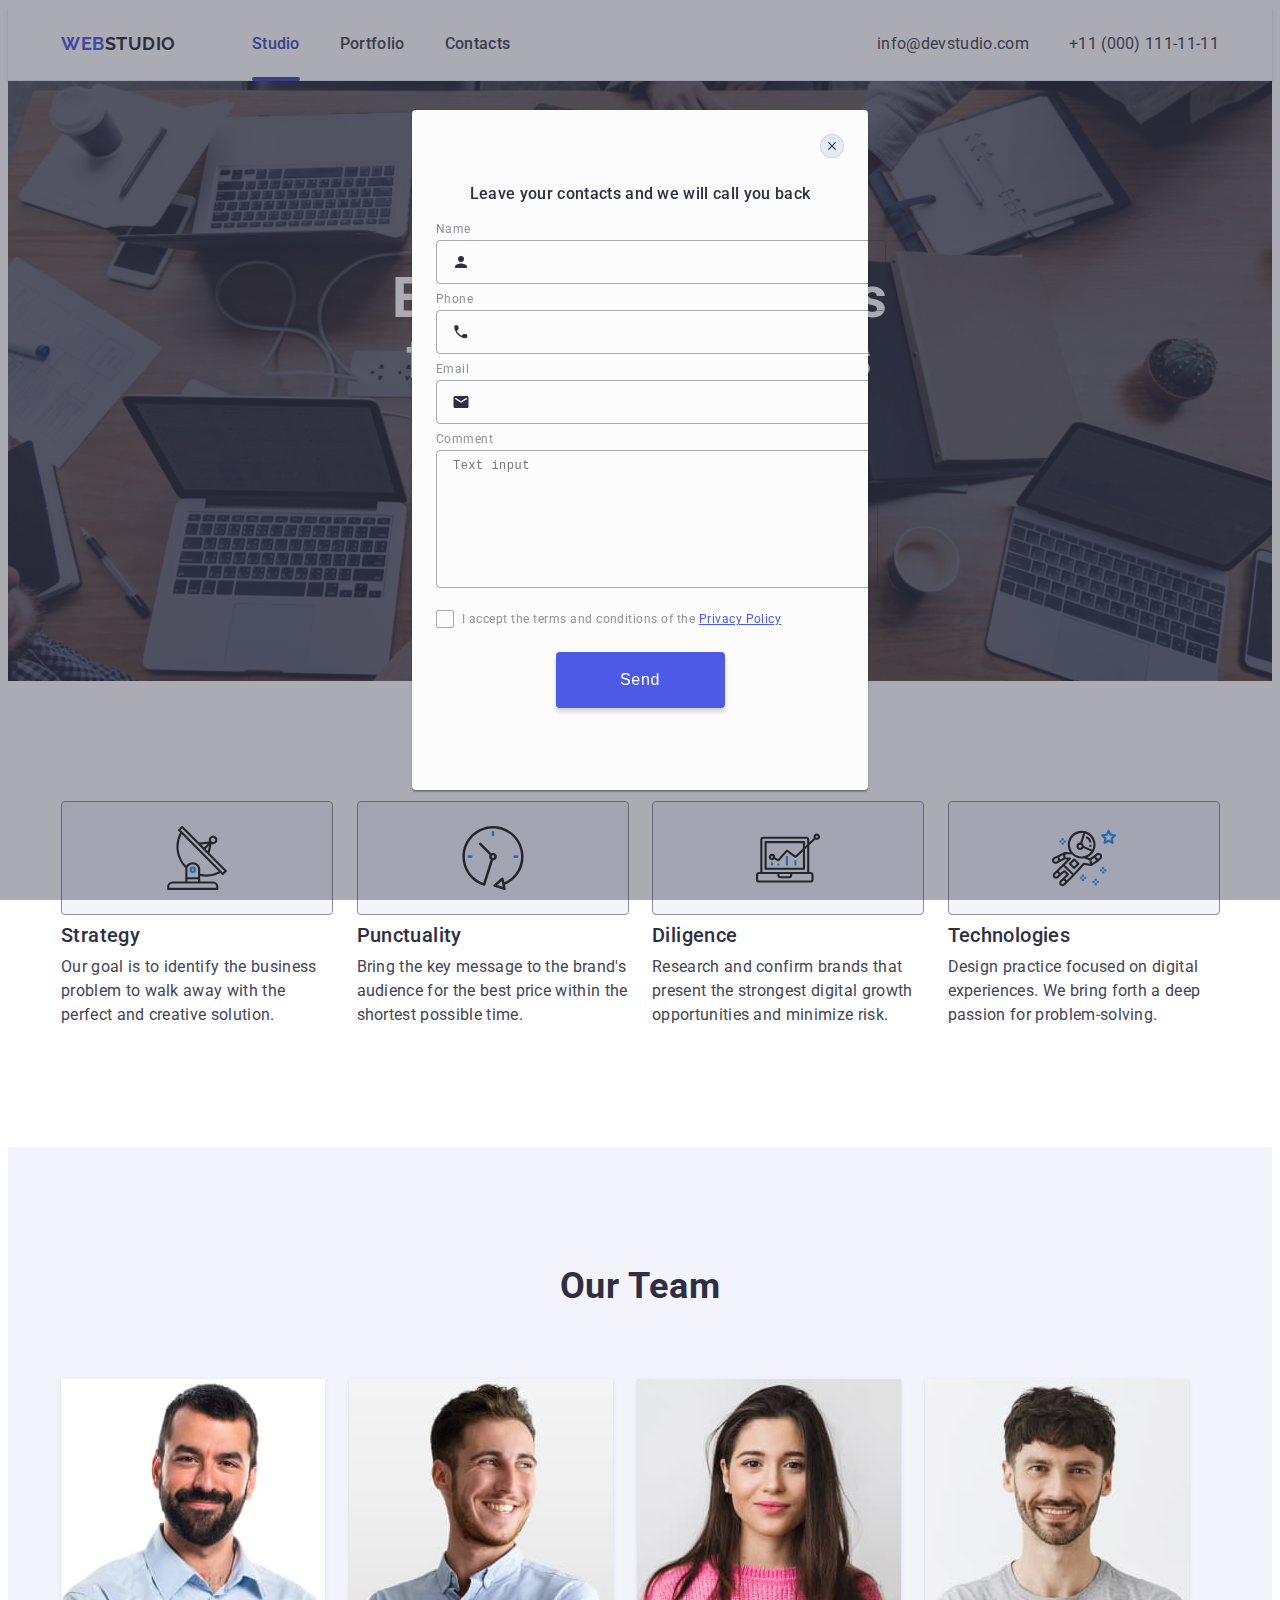
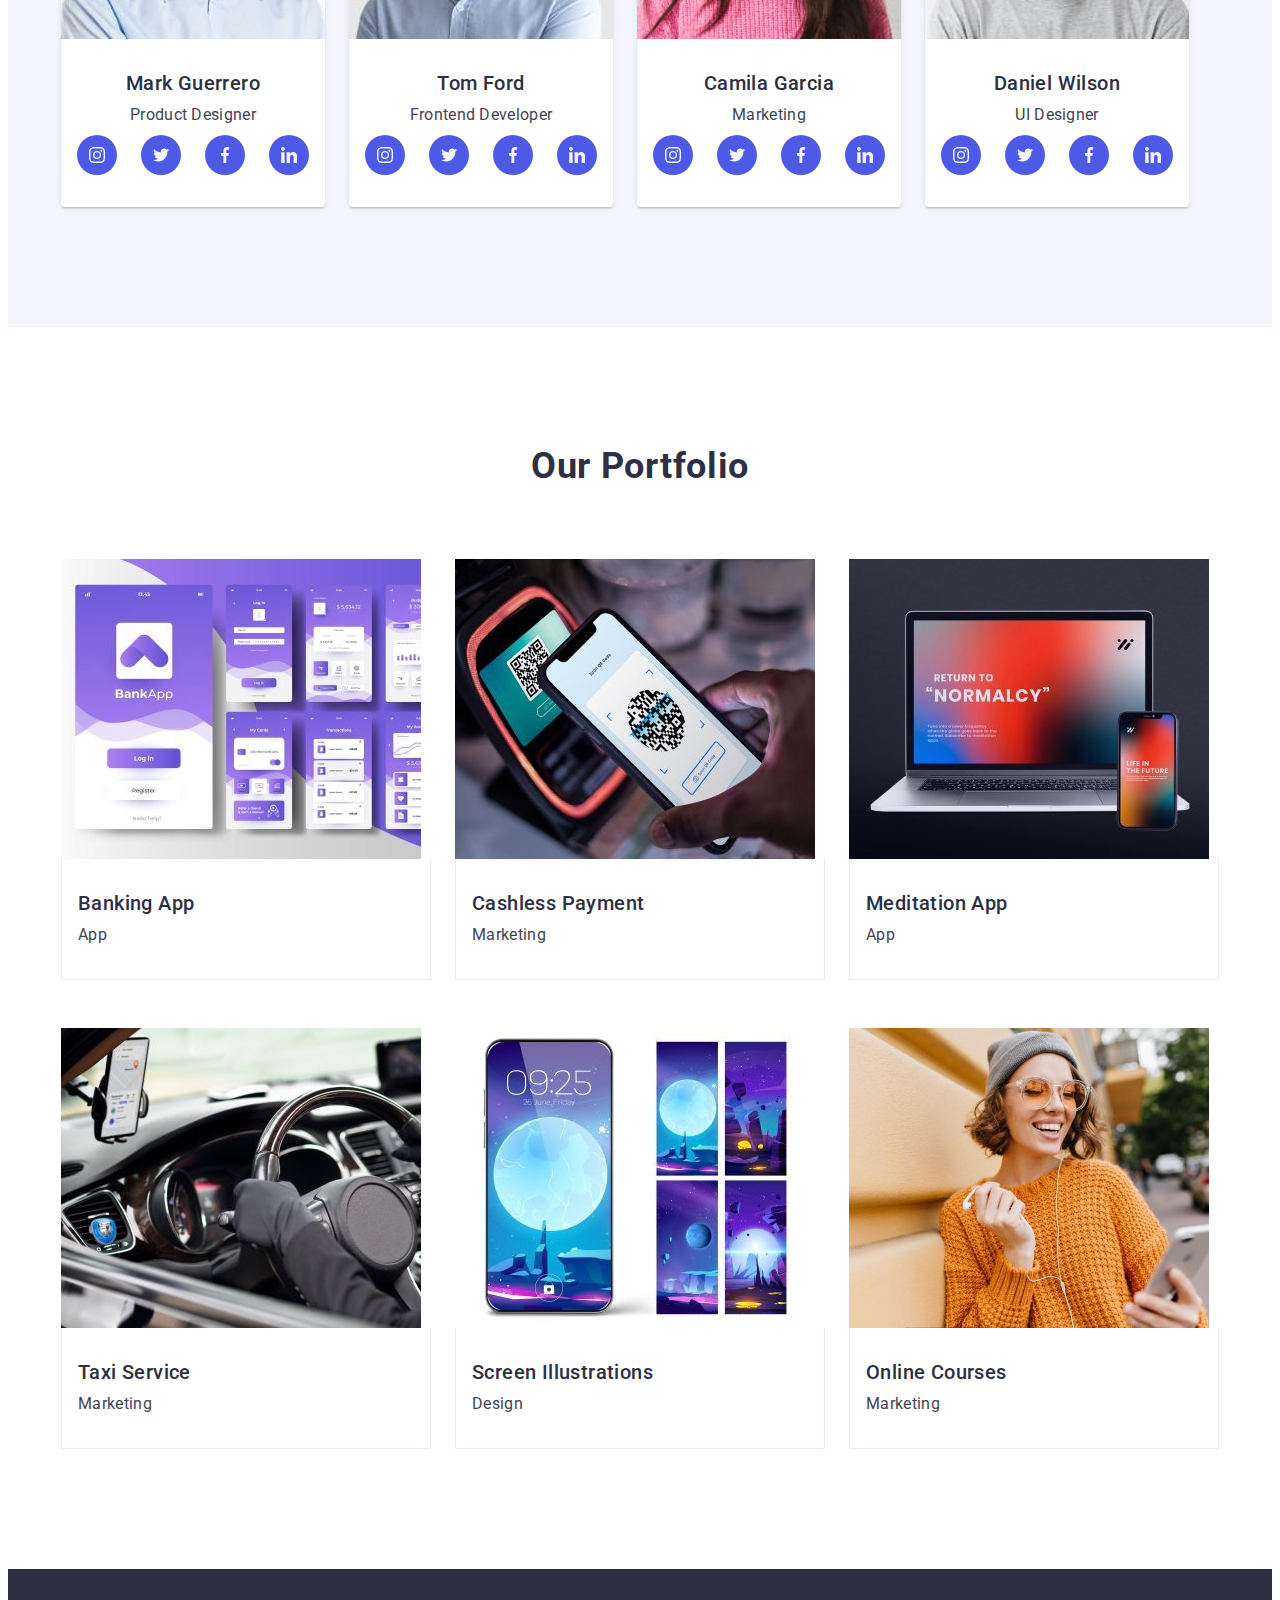
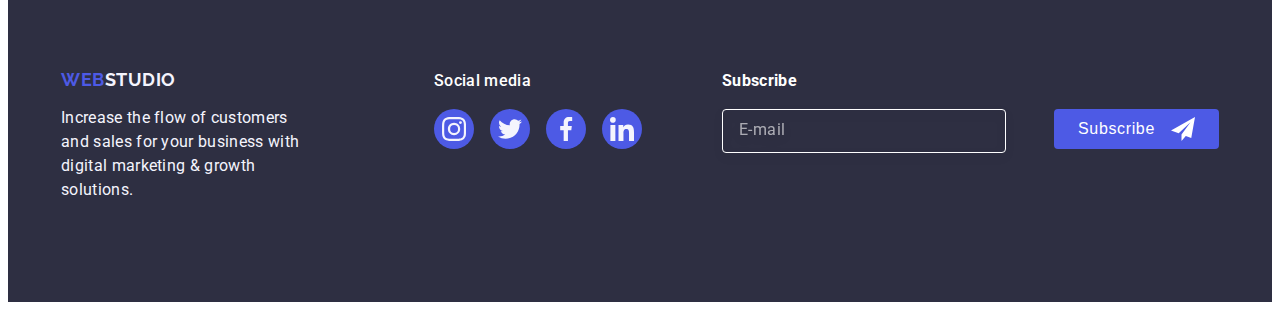
==== index.html @ 4bbe78b8 "Initial commit" ====
<!DOCTYPE html>
<html lang="en">

<head>
    <meta charset="UTF-8">
    <meta name="viewport" content="width=device-width, initial-scale=1.0">
    <link rel="preconnect" href="https://fonts.googleapis.com">
    <link rel="preconnect" href="https://fonts.gstatic.com" crossorigin>
    <link
        href="https://fonts.googleapis.com/css2?family=BIZ+UDPMincho:wght@700&family=Raleway:wght@800&family=Roboto:wght@400;500;700;900&display=swap"
        rel="stylesheet">
    <title>Studio</title>
    <link rel="stylesheet" href="https://cdnjs.cloudflare.com/ajax/libs/modern-normalize/2.0.0/modern-normalize.min.css" integrity="sha512-4xo8blKMVCiXpTaLzQSLSw3KFOVPWhm/TRtuPVc4WG6kUgjH6J03IBuG7JZPkcWMxJ5huwaBpOpnwYElP/m6wg==" crossorigin="anonymous" referrerpolicy="no-referrer" />
    <link rel="stylesheet" href="./css/styles.css" />
</head>

<body>
    <!-- Header-section -->
    <header class="header-section">
        <div class="container header-container">
            <nav class="header-nav">
                <a class="header-logo" href="./index.html">Web<span class="logo-span">Studio</span></a>
                <ul class="header-nav-list">
                    <li class="header-menu">
                        <a class="header-menu-link current" href="./index.html">Studio</a>
                    </li>
                    <li class="header-menu">
                        <a class="header-menu-link" href="">Portfolio</a>
                    </li>
                    <li class="header-menu">
                        <a class="header-menu-link" href="">Contacts</a>
                    </li>
                </ul>
            </nav>
            <address class="header-address">
                <ul class="header-contacts">
                    <li class="header-contacts-list">
                        <a class="header-contacts-link" href="mailto:info@devstudio.com">
                            info@devstudio.com</a>
                    </li>
                    <li class="header-contacts-list">
                        <a class="header-contacts-link" href="tel:+110001111111">
                            +11 (000) 111-11-11</a>
                    </li>
                </ul>
            </address>
        </div>
    </header>
    <!-- Main-section -->
    <main>        
        <!--Hero-section-->
        <section class="hero-section">
            <div class="container hero-container">
                <h1 class="hero-title">
                    Effective Solutions for Your Business
                </h1>
                <button type="button" class="hero-btn">Order Service</button>
            </div>
        </section>
        <!--About-section-->
        <section class="about-section section">
            <div class="container about-container">
                <h2 class="visually-hidden">About</h2>
                <ul class="about-list">
                    <li class="about-item">
                        <div class="icon">
                            <svg class="icon-about" width="64" height="64">
                              <use href="./images/icons.svg#icon-radar"></use>
                            </svg>
                        </div>
                        <h3 class="about-title">
                            Strategy
                        </h3>
                        <p class="about-note-text text">
                            Our goal is to identify the business problem to walk away
                            with the perfect and creative solution.
                        </p>
                    </li>
                    <li class="about-item">
                        <div class="icon">
                            <svg class="icon-about" width="64" height="64">
                              <use href="./images/icons.svg#icon-clock"></use>
                            </svg>
                        </div>
                        <h3 class="about-title">
                            Punctuality
                        </h3>
                        <p class="about-note-text text">
                            Bring the key message to the brand's audience for the best
                            price within the shortest possible time.
                        </p>
                    </li>
                    <li class="about-item">
                        <div class="icon">
                            <svg class="icon-about" width="64" height="64">
                              <use href="./images/icons.svg#icon-graph"></use>
                            </svg>
                          </div>
                        <h3 class="about-title">
                            Diligence
                        </h3>
                        <p class="about-note-text text">
                            Research and confirm brands that present the strongest
                            digital growth opportunities and minimize risk.
                        </p>
                    </li>
                    <li class="about-item">
                        <div class="icon">
                            <svg class="icon-about" width="64" height="64">
                              <use href="./images/icons.svg#icon-astronavt"></use>
                            </svg>
                          </div>
                        <h3 class="about-title">
                            Technologies
                        </h3>
                        <p class="about-note-text text">
                            Design practice focused on digital experiences.
                            We bring forth a deep passion for problem-solving.
                        </p>
                    </li>
                </ul>
            </div>  
        </section>        
        <!--Team-section-->
        <section class="team-section section">
            <div class="container team-container">
                <h2 class="team-title">
                    Our Team
                </h2>
                <ul class="team-list">
                    <li class="team-card">
                        <img src="./images/Mark.jpg" alt="Mark Guerrero photo" width="264">
                        <div class="team-member">
                            <h3 class="team-member-title">Mark Guerrero</h3>
                            <p class="team-card-text text">Product Designer</p>
                            <ul class="invite-list">
                                <li class="social-list">
                                  <a
                                    href="https://www.instagram.com"
                                    class="btn-social"
                                    target="_blank"
                                    rel="noopener noreferrer"
                                  >
                                    <svg 
                                    class="social" 
                                    width="16" 
                                    height="16"
                                    >
                                      <use href="./images/icons.svg#icon-instagram"></use>
                                    </svg>
                                  </a>
                                </li>
                                <li class="social-list">                                
                                    <a
                                    href="https://twitter.com/"
                                    class="btn-social"
                                    target="_blank"
                                    rel="noopener noreferrer"
                                  >
                                    <svg 
                                    class="social" 
                                    width="16" 
                                    height="16">
                                      <use href="./images/icons.svg#icon-twitter"></use>
                                    </svg>
                                  </a>
                                </li>
                                <li class="social-list">
                                  <a
                                    href="https://www.facebook.com/"
                                    class="btn-social"
                                    target="_blank"
                                    rel="noopener noreferrer"
                                  >
                                    <svg class="social" width="16" height="16">
                                      <use href="./images/icons.svg#icon-facebook"></use>
                                    </svg>
                                  </a>
                                </li>
                                <li class="social-list">
                                  <a
                                    href="https://www.linkedin.com/"
                                    class="btn-social"
                                    target="_blank"
                                    rel="noopener noreferrer"
                                  >
                                    <svg class="social" width="16" height="16">
                                      <use href="./images/icons.svg#icon-linkedin"></use>
                                    </svg>
                                  </a>
                                </li>
                            </ul>
                        </div>
                    </li>
                    <li class="team-card">
                        <img src="./images/Tom.jpg" alt="Tom Ford photo" width="264">
                        <div class="team-member">
                            <h3 class="team-member-title">Tom Ford</h3>
                            <p class="team-card-text text">Frontend Developer</p>
                            <ul class="invite-list">
                                <li class="social-list">
                                  <a
                                    href="https://www.instagram.com"
                                    class="btn-social"
                                    target="_blank"
                                    rel="noopener noreferrer"
                                  >
                                    <svg class="social" width="16px" height="16px">
                                      <use href="./images/icons.svg#icon-instagram"></use>
                                    </svg>
                                  </a>
                                </li>
                                <li class="social-list">
                                  <a
                                    href="https://twitter.com/"
                                    class="btn-social"
                                    target="_blank"
                                    rel="noopener noreferrer"
                                  >
                                    <svg class="social" width="16px" height="16px">
                                      <use href="./images/icons.svg#icon-twitter"></use>
                                    </svg>
                                  </a>
                                </li>
                                <li class="social-list">
                                  <a
                                    href="https://www.facebook.com/"
                                    class="btn-social"
                                    target="_blank"
                                    rel="noopener noreferrer"
                                  >
                                    <svg class="social" width="16px" height="16px">
                                      <use href="./images/icons.svg#icon-facebook"></use>
                                    </svg>
                                  </a>
                                </li>
                                <li class="social-list">
                                  <a
                                    href="https://www.linkedin.com/"
                                    class="btn-social"
                                    target="_blank"
                                    rel="noopener noreferrer"
                                  >
                                    <svg class="social" width="16px" height="16px">
                                      <use href="./images/icons.svg#icon-linkedin"></use>
                                    </svg>
                                  </a>
                                </li>
                            </ul>
                        </div>
                    </li>
                    <li class="team-card">
                        <img src="./images/Camila.jpg" alt="Camila Garcia photo" width="264">
                        <div class="team-member">
                            <h3 class="team-member-title">Camila Garcia</h3>
                            <p class="team-card-text text">Marketing</p>
                            <ul class="invite-list">
                                <li class="social-list">
                                  <a
                                    href="https://www.instagram.com"
                                    class="btn-social"
                                    target="_blank"
                                    rel="noopener noreferrer"
                                  >
                                    <svg class="social" width="16px" height="16px">
                                      <use href="./images/icons.svg#icon-instagram"></use>
                                    </svg>
                                  </a>
                                </li>
                                <li class="social-list">
                                  <a
                                    href="https://twitter.com/"
                                    class="btn-social"
                                    target="_blank"
                                    rel="noopener noreferrer"
                                  >
                                    <svg class="social" width="16px" height="16px">
                                      <use href="./images/icons.svg#icon-twitter"></use>
                                    </svg>
                                  </a>
                                </li>
                                <li class="social-list">
                                  <a
                                    href="https://www.facebook.com/"
                                    class="btn-social"
                                    target="_blank"
                                    rel="noopener noreferrer"
                                  >
                                    <svg class="social" width="16px" height="16px">
                                      <use href="./images/icons.svg#icon-facebook"></use>
                                    </svg>
                                  </a>
                                </li>
                                <li class="social-list">
                                  <a
                                    href="https://www.linkedin.com/"
                                    class="btn-social"
                                    target="_blank"
                                    rel="noopener noreferrer"
                                  >
                                    <svg class="social" width="16px" height="16px">
                                      <use href="./images/icons.svg#icon-linkedin"></use>
                                    </svg>
                                  </a>
                                </li>
                            </ul>
                        </div>
                    </li>
                    <li class="team-card">
                        <img src="./images/Daniel.jpg" alt="Daniel Wilson photo" width="264">
                        <div class="team-member">
                            <h3 class="team-member-title">Daniel Wilson</h3>
                            <p class="team-card-text text">UI Designer</p>
                            <ul class="invite-list">
                                <li class="social-list">
                                  <a
                                    href="https://www.instagram.com"
                                    class="btn-social"
                                    target="_blank"
                                    rel="noopener noreferrer"
                                  >
                                    <svg class="social" width="16px" height="16px">
                                      <use href="./images/icons.svg#icon-instagram"></use>
                                    </svg>
                                  </a>
                                </li>
                                <li class="social-list">
                                  <a
                                    href="https://twitter.com/"
                                    class="btn-social"
                                    target="_blank"
                                    rel="noopener noreferrer"
                                  >
                                    <svg class="social" width="16px" height="16px">
                                      <use href="./images/icons.svg#icon-twitter"></use>
                                    </svg>
                                  </a>
                                </li>
                                <li class="social-list">
                                  <a
                                    href="https://www.facebook.com/"
                                    class="btn-social"
                                    target="_blank"
                                    rel="noopener noreferrer"
                                  >
                                    <svg class="social" width="16px" height="16px">
                                      <use href="./images/icons.svg#icon-facebook"></use>
                                    </svg>
                                  </a>
                                </li>
                                <li class="social-list">
                                  <a
                                    href="https://www.linkedin.com/"
                                    class="btn-social"
                                    target="_blank"
                                    rel="noopener noreferrer"
                                  >
                                    <svg class="social" width="16px" height="16px">
                                      <use href="./images/icons.svg#icon-linkedin"></use>
                                    </svg>
                                  </a>
                                </li>
                            </ul>
                        </div>
                    </li>
                </ul>
            </div>    
        </section>        
        <!--Portfolio section--> 
        <section class="portfolio-section section">
            <div class="container portfolio-container">
                <h2 class="portfolio-title">
                    Our Portfolio
                </h2>
                <ul class="portfolio-cards list">
                    <li class="portfolio-item-card">
                        <div class="portfolio-cover-wrap">
                            <img class="portfolio-image" src="./images/Banking.jpg" alt="Banking App" width="360">
                                <p class="portfolio-cover-text">
                                    14 Stylish and User-Friendly App Design Concepts · Task Manager App · Calorie Tracker App · Exotic Fruit Ecommerce App · Cloud Storage App
                                </p>
                            
                        </div>                        
                        <div class="portfolio-project-card">
                            <h3 class="portfolio-project-title">Banking App</h3>
                            <p class="portfolio-project-note text">App</p>                            
                        </div>                        
                    </li>
                    <li class="portfolio-item-card">
                        <div class="portfolio-cover-wrap">
                            <img class="portfolio-image" src="./images/Cashless.jpg" alt="Cashless Payment" width="360">
                            
                                <p class="portfolio-cover-text">
                                    14 Stylish and User-Friendly App Design Concepts · Task Manager App · Calorie Tracker App · Exotic Fruit Ecommerce App · Cloud Storage App
                                </p>
                            
                        </div>     
                        <div class="portfolio-project-card">
                            <h3 class="portfolio-project-title">Cashless Payment</h3>
                            <p class="portfolio-project-note text">Marketing</p>
                        </div>
                         
                    </li>
                    <li class="portfolio-item-card">
                        <div class="portfolio-cover-wrap">
                            <img class="portfolio-image" src="./images/Meditation.jpg" alt="Meditaion App" width="360">
                            
                                <p class="portfolio-cover-text">
                                    14 Stylish and User-Friendly App Design Concepts · Task Manager App · Calorie Tracker App · Exotic Fruit Ecommerce App · Cloud Storage App
                                </p>
                            
                        </div>    
                        <div class="portfolio-project-card">
                            <h3 class="portfolio-project-title">Meditation App</h3>
                            <p class="portfolio-project-note text">App</p>
                        </div>
                            
                    </li>
                    <li class="portfolio-item-card">
                        <div class="portfolio-cover-wrap">
                            <img class="portfolio-image" src="./images/Taxi.jpg" alt="Taxi Service" width="360">
                            
                                <p class="portfolio-cover-text">
                                    14 Stylish and User-Friendly App Design Concepts · Task Manager App · Calorie Tracker App · Exotic Fruit Ecommerce App · Cloud Storage App
                                </p>
                            
                        </div>    
                        <div class="portfolio-project-card">
                            <h3 class="portfolio-project-title">Taxi Service</h3>
                            <p class="portfolio-project-note text">Marketing</p>
                        </div>
                            
                    </li>
                    <li class="portfolio-item-card">
                        <div class="portfolio-cover-wrap">
                            <img class="portfolio-image" src="./images/Screen.jpg" alt="Screen Illustrations" width="360">
                            
                                <p class="portfolio-cover-text">
                                    14 Stylish and User-Friendly App Design Concepts · Task Manager App · Calorie Tracker App · Exotic Fruit Ecommerce App · Cloud Storage App
                                </p>
                            
                        </div>    
                        <div class="portfolio-project-card">
                            <h3 class="portfolio-project-title">Screen Illustrations</h3>
                            <p class="portfolio-project-note text">Design</p>
                        </div>
                            
                    </li>
                    <li class="portfolio-item-card">
                        <div class="portfolio-cover-wrap">
                            <img class="portfolio-image" src="./images/Online.jpg" alt="Online Courses" width="360">
                            
                                <p class="portfolio-cover-text">
                                    14 Stylish and User-Friendly App Design Concepts · Task Manager App · Calorie Tracker App · Exotic Fruit Ecommerce App · Cloud Storage App
                                </p>
                            
                        </div>     
                        <div class="portfolio-project-card">
                            <h3 class="portfolio-project-title">Online Courses</h3>
                            <p class="portfolio-project-note text">Marketing</p>
                        </div>                           
                    </li>
                </ul>
            </div>     
        </section>
    </main>
    <!-- Footer-section -->
        <footer class="footer-section">
            <div class="container footer-container">   
                <div class="footer-company">  
                    <a class="footer-logo" href="./index.html">Web<span class="footer-logo-span">Studio</span></a>
                    <p class="footer-text">
                        Increase the flow of customers and sales for your business with digital
                        marketing & growth solutions.
                    </p>   
                </div>    
                <div class="footer-social">
                    <p class="footer-social-media"> Social media </p>                
                <ul class="footer-invite-list">
                  <li class="social-footer">
                    <a class="btn-social-footer" href="#">
                      <svg 
                      class="icon-footer"
                      width="24"
                      height="24"
                      >
                        <use href="./images/icons.svg#icon-instagram"></use>
                      </svg>
                    </a>
                  </li>
                  <li class="social-footer">
                    <a class="btn-social-footer" href="#" >
                      <svg class="icon-footer" width="24" height="24">
                        <use href="./images/icons.svg#icon-twitter"></use>
                      </svg>
                    </a>
                  </li>
                  <li class="social-footer">
                    <a class="btn-social-footer" href="#">
                      <svg class="icon-footer" width="24" height="24">
                        <use href="./images/icons.svg#icon-facebook"></use>
                      </svg>
                    </a>
                  </li>
                  <li class="social-footer">
                    <a class="btn-social-footer" href="#">
                      <svg class="icon-footer" width="24" height="24">
                        <use href="./images/icons.svg#icon-linkedin"></use>
                      </svg>
                    </a>
                  </li>
                </ul>
                </div>  
                <div class="footer-bottom">
                  <p class="footer-subscribe">
                    <b>Subscribe</b>
                  </p>
                  <form class="footer-form">                    
                      <label aria-label="footer email input" class="footer-input-label">
                        <input
                          type="email"
                          name="footer-email"
                          id="footer-email"
                          placeholder="E-mail"
                          class="footer-input"
                        />
                      </label>
                      <button type="submit" class="btn-footer-subscribe">
                        Subscribe
                        <svg class="icon-footer-send" width="24" height="24">
                          <use href="./images/icons.svg#icon-footer-send"></use>
                        </svg>
                      </button>                    
                  </form>
                </div>                   
                           
            </div>  
            
        </footer>   
    <!-- Modal-section -->
        <div class="backdrop is-open">
          <div class="modal">
            <button type="button" class="btn-modal-close">
              <svg class="modal-close" width="8" height="8">
                <use href="./images/icons.svg#icon-close"></use>
              </svg>
            </button>
            <p class="modal-title">Leave your contacts and we will call you back</p>
            <form class="modal-form">
              <div class="modal-field">
                  <label for="user-name" class="modal-label">Name</label>
                  <div class="modal-input-wrap">
                      <input type="text" name="user-name" class="modal-input" id="user-name">
                      <svg class="modal-icon" width="18" height="24">
                      <use href="./images/icons.svg#icon-modal-user"></use>
                      </svg>
                  </div>
              </div>
              <div class="modal-field">
                  <label for="user-phone" class="modal-label">Phone</label>
                  <div class="modal-input-wrap">
                      <input type="tel" name="user-phone" class="modal-input" id="user-phone">
                      <svg class="modal-icon" width="18" height="24">
                      <use href="./images/icons.svg#icon-modal-phone"></use>
                      </svg>
                  </div>
              </div>
              <div class="modal-field">
                  <label for="user-email" class="modal-label">Email</label>
                  <div class="modal-input-wrap">
                      <input type="email" name="user-email" class="modal-input" id="user-email">
                      <svg class="modal-icon" width="18" height="24">
                      <use href="./images/icons.svg#icon-modal-email"></use>
                      </svg>
                  </div>                  
              </div>
              <div class="modal-field comment">
                <label for="user-comment" class="modal-label">Comment</label>                
                    <textarea 
                    name="user-comment" 
                    class="modal-text" 
                    id="user-comment"
                    placeholder="Text input"
                    ></textarea>                 
                </div>
              <div class="modal-btn-section">                  
                    <input 
                    type="checkbox"
                    name="user-privacy"
                    id="user-privacy"
                    value="true"
                    class="check-input visually-hidden">
                     <label for="user-privacy" class="check-text">
                        <span class="ftr">
                          <svg class="check-icon" width="10" height="8">
                            <use href="./images/icons.svg#icon-check"></use>
                            </svg>
                        </span>I accept the terms and conditions of the
                        <a href="#" class="modal-link-privacy">Privacy Policy</a>
                     </label>                  
              </div>
              <button type="submit" class="modal-btn-send">Send</button>

            </form>
          </div>
        </div>     
</body>

</html>
---- css/styles.css ----
:root {
    --primary-brand-color: #4D5AE5;
    --pressed-state-color: #404BBF;
    --main-color: #2E2F42;
    --success-color: #31D0AA;
    --text-color: #434455;
    --subtle-text-color: #8E8F99;
    --accent-color: #E7E9FC;
    --light-color: #F4F4FD;
    --modal-overlay-color: #2E2F42;
    --hero-background-color: #2E2F42;
    --white-background-color: #FFFFFF;
    --modal-background-color: #FCFCFC;   
  }
body {
    font-family: "Roboto", sans-serif;  
    background-color: var(--white-background-color);
    color: var(--text-color);  
}
p, h1, h2, h3, h4, h5, h6 {
    margin-top: 0;
    margin-bottom: 0;
}
a {
    text-decoration: none;
    font-style: normal;
    color: currentColor;
}
button {
    cursor: pointer;
}
img {
    display: block;
}
ul, ol {
	list-style: none;
    margin-top: 0;
    margin-bottom: 0;
    padding-left: 0;
}
address {
    font-style: normal;
}
h2 {
    color: var(--main-color);
}
.container { 
    max-width: 1158px;
    padding-left:  15px;
    padding-right:  15px;
    margin: 0 auto;     
    }
.section {
    padding-top: 120px;
    padding-bottom: 120px;
}
/************ Header section ************/
.header-section {
   
    border-bottom: 1px solid rgba(231, 233, 252, 1);
    box-shadow:
    0px 1px 6px 0px #2E2F4214,
    0px 1px 1px 0px #2E2F4229,
    0px 2px 1px 0px #2E2F4214;
}
.header-nav {
    display: flex;
    align-items: center;
    

}
.header-container {
    display: flex;
    justify-content: space-between;
    align-items: center;
   

}
.header-logo { 
color: var(--primary-brand-color);
font-family: "Raleway", sans-serif;
font-size: 18px;
font-weight: 700;
line-height: 1.17;
letter-spacing: 0.03em;
text-transform: uppercase;
margin-right: 76px;
padding: 24px 0;
   
}
.logo-span {
    color: var(--main-color);
}
.header-nav-list {
font-family: inherit;
font-size: 16px;
font-weight: 500;
line-height: 1.5;
letter-spacing: 0.02em;
display: flex;
gap: 40px;

}
.header-menu {
   
}
.header-menu-link {
color: var();
padding: 24px 0;
transition: color 250ms cubic-bezier(0.4, 0, 0.2, 1);
}
.header-menu-link:focus,
.header-menu-link:active,
.header-menu-link:hover {
color: var(--pressed-state-color);

}
.current {
    color: var(--pressed-state-color);
}
.header-menu-link, .current {
    position: relative;
    display: flex;
    color: var();
}
.current::after{
    content: "";
    width: 100%;
    height: 4px;
    border-radius: 2px;
    border: none;
    background-color: var(--pressed-state-color);
    background-position: bottom;
    position: absolute;
    bottom: -1px;
}
.header-address {
    font-style: normal;
 
}
.header-contacts {
display: flex;
gap: 40px;
}
.header-contacts-link {
font-family: Roboto;
font-size: 16px;
font-weight: 400;
line-height: 1.5;
letter-spacing: 0.02em;
color: var(--text-color);
transition: color 250ms cubic-bezier(0.4, 0, 0.2, 1);
}
.header-contacts-link:hover,
.header-contacts-link:focus,
.header-contacts-link:active {
  color: var(--pressed-state-color);
  
    
}
/************ Hero section ************/

.hero-section {
    max-width: 1440px;
color: var(--white-background-color);
background-color: var(--main-color);
padding-top: 188px;
padding-bottom: 188px;
background-image: linear-gradient(
   rgba(46, 47, 66, 0.7),
   rgba(46, 47, 66, 0.7)
),
url(../images/hero-bg.jpg);
background-repeat: no-repeat;
background-size: cover;
background-position: center;
margin: 0 auto;

}
.hero-container {  
  display: flex;
  align-items: center;
  flex-direction: column;    
}
.hero-title {
max-width: 496px;
margin-bottom: 48px;
font-size: 56px;
font-weight: 700;
line-height: 1.07;
letter-spacing: 0.02em;
text-align: center;
color: var(--white-background-color);
}
.hero-btn {
font-size: 16px;
font-weight: 500;
line-height: 1.5;
letter-spacing: 0.04em;
background-color: var(--primary-brand-color);
color: var(--white-background-color);
cursor: pointer;
padding: 16px 32px;
border-radius: 4px;
border: none;
min-width: 169px;
transition: background-color 250ms cubic-bezier(0.4, 0, 0.2, 1);
}
.hero-btn:hover,
.hero-btn:focus,
.hero-btn:active {
    background-color: var(--pressed-state-color);
    
}
/************ About section ************/
.about-section {
    
}

.about-list {
    display: flex;
    gap: 24px;
    flex-direction: row;
}
.visually-hidden {
    position: absolute;
    width: 1px;
    height: 1px;
    margin: -1px;
    border: 0;
    padding: 0;
    
    white-space: nowrap;
    clip-path: inset(100%);
    clip: rect(0 0 0 0);
    overflow: hidden;
  }
.about-item {
    width: calc((100% - 24px *3) / 4);
}
.icon {
    width: 270px;
    height: 112px;
    margin-bottom: 8px;
    border-radius: 4px;
    background-color: var(--light-color);
    display: flex;
    justify-content: center;
    align-items: center;
    border: 1px solid var(--subtle-text-color);
    border-radius: 4px;
  }
  .icon-about {
    fill: var(--hero-background-color);
    
  }
.about-title {
margin-bottom: 8px;
font-size: 20px;
font-weight: 500;
line-height: 1.2;
letter-spacing: 0.02em;
color: var(--main-color);
}
.about-note-text {
font-size: 16px;
font-weight: 400;
line-height: 1.5;
letter-spacing: 0.02em;
color: var(--text-color);
}
.text {
color: var(--text-color)
}
.about-note-text {

}
/************Team section ************/
.team-section {
background-color: var(--light-color);

}
.team-title {
margin-bottom: 72px;
font-size: 36px;
font-weight: 700;
line-height: 1.11;
letter-spacing: 0.02em;
text-align: center;
text-transform: capitalize;
color: var(--main-color);
}
.team-list {
    display: flex;
    flex-direction: row;
    gap: 24px;
    text-align: center;
}
.team-card {
    background-color:var(--white-background-color);
    width: calc((100% - 24 *3)/ 4);    
    border-radius: 0px 0px 4px 4px;
    text-align: center;
    box-shadow: 
    0px 2px 1px 0px rgba(46, 47, 66, 0.08),
    0px 1px 1px 0px rgba(46, 47, 66, 0.16),
    0px 1px 6px 0px rgba(46, 47, 66, 0.08);
    transition: box-shadow 250ms cubic-bezier(0.4, 0, 0.2, 1);

      
}

.team-member { 
background-color: var(--white-background-color);
padding: 32px 0;
border-radius: 0px 0px 4px 4px;
}

.team-member-title {
font-size: 20px;
font-weight: 500;
line-height: 1.2;
letter-spacing: 0.02em;
color: var(--main-color);
margin-bottom: 8px;
}
.team-card-text {
font-size: 16px;
font-weight: 400;
line-height: 24px;
letter-spacing: 0.02em;
}
.invite-list {
    display: flex;
    justify-content: center;
    margin-top: 8px;
    gap: 24px;
    
  }
  .btn-social {
    width: 40px;
    height: 40px;
    border-radius: 50%;
    display: flex;
    justify-content: center;
    align-items: center;
    background-color: var(--primary-brand-color);
    fill: var(--light-color);
    transition: background-color 250ms cubic-bezier(0.4, 0, 0.2, 1);
  }
  .social {
    fill: var(--icon-main-color);    
    display: flex;
    justify-content: center;
    align-items: center;
  }
  .btn-social:hover,
  .btn-social:focus,
  .btn-social:active {
    background-color: var(--pressed-state-color);
    
  }
   
  
/*************Portfolio section *************/

.portfolio-section {
    
}
.portfolio-container {
    
}
.portfolio-title {
    margin-bottom: 72px;
font-size: 36px;
font-weight: 700;
line-height: 1.11;
letter-spacing: 0.02em;
text-align: center;
text-transform: capitalize;
color: var(--main-color);
}
.portfolio-cards {
    display: flex;
    flex-wrap: wrap;
    gap: 48px 24px;
    
}
.portfolio-cover-wrap {
    position: relative;
    overflow: hidden;

}

.portfolio-cover-text {
    position: absolute;
    top: 0;
    padding: 40px 32px;
    background-color: var(--primary-brand-color);
    height: 100%;
    width: 100%;
    transform: translateY(100%);
    transition: transform 250ms cubic-bezier(0.4, 0, 0.2, 1);
font-family: Roboto;
font-size: 16px;
line-height: 1.5;
font-weight: 400;
line-height: 24px;
letter-spacing: 0.02em;
text-align: left;    
color: var(--light-color);
}
.portfolio-item-card {
    width: calc((100% - 24px*2) / 3);  
    transition: box-shadow 250ms cubic-bezier(0.4, 0, 0.2, 1);
}
.portfolio-item-card:hover .portfolio-cover-text {
    transform: translateY(0%);

}
.portfolio-item-card:hover,
.portfolio-item-card:focus,
.portfolio-item-card:active {
    box-shadow:
    0px 2px 1px 0px #2E2F4214,
    0px 1px 1px 0px #2E2F4229,    
    0px 1px 6px 0px #2E2F4214;
}

.portfolio-image {
}
.portfolio-project-card {
    padding: 32px 16px;
    border-left: 1px solid var(--accent-color);
    border-right: 1px solid var(--accent-color);
    border-bottom: 1px solid var(--accent-color);
}
.portfolio-project-title {
color: var(--main-color);
font-size: 20px;
line-height: 1.2;
letter-spacing: 0.02em;
font-weight: 500;
margin-bottom: 8px;
}
.portfolio-project-note {
color: var(--text-color);
font-size: 16px;
font-weight: 400;
line-height: 1.5;
letter-spacing: 0.02em;
}
/************** Footer section **************/
.footer-section {
    padding-top: 100px;
    padding-bottom: 100px;
color: var(--light-color);
background-color: var(--main-color);

}
.footer-container {
    display: flex;
    align-items: baseline;
  }
.footer-company {
    margin-right: 120px;   
   
}
.footer-logo {
display: inline-block; 
color: var(--primary-brand-color);
font-family: "Raleway", sans-serif;
font-size: 18px;
font-weight: 700;
line-height: 1.17;
letter-spacing: 0.03em;
text-transform: uppercase;
margin-bottom: 16px;
}
.footer-logo-span {
    color: var(--light-color);
}
.footer-text {
    max-width: 264px;
    line-height: 1.5;
    letter-spacing: 0.02em;
    font-family: Roboto;
font-size: 16px;
font-weight: 400;
line-height: 1.5;
letter-spacing: 0.02em;
text-align: left;
}
.footer-social-media {
font-family: Roboto;
font-size: 16px;
font-weight: 500;
line-height: 1.5;
letter-spacing: 0.02em;
text-align: left;
color: var(--white-background-color);
margin-bottom: 16px;
}
.footer-invite-list {
    display: flex;
    justify-content: center;
    gap: 16px;
}
.icon-footer {
    fill: var(--light-color);
    display: flex;
    justify-content: center;
    align-items: center;    
  }
  .btn-social-footer {
    width: 40px;
    height: 40px;
    background-color: var(--primary-brand-color);
    border-radius: 50%;
    display: flex;
    justify-content: center;
    align-items: center;
    transition: background-color 250ms cubic-bezier(0.4, 0, 0.2, 1);
  }
  
.btn-social-footer:hover,
.btn-social-footer:focus,
.btn-social-footer:active {
  background-color: var(--success-color);
  
}
/* Footer Bottom */
.footer-form {
    display: flex;
    gap: 24px;
}
.footer-bottom {
    margin-left: 80px;
    display: block;
    justify-content: space-between;
    align-items: center;
  }
   
  .footer-subscribe-text {
    margin-bottom: 20px;
  }
  .footer-input-btn {
    display: flex;
  }
  .footer-input-label {
    margin-right: 24px;
  }
  .footer-subscribe {
font-size: 16px;
font-weight: 500;
line-height: 1.5;
letter-spacing: 0.02em;
text-align: left;
margin-bottom: 16px;
color: #fff;
  }
  .footer-input {
    color: #fff;
    border: 1px solid #fff;
    border-radius: 4px;
    height: 40px;
    background-color: transparent;
    width: 264px;
    padding-left: 16px;
    font-size: 12px;
    line-height: 1.5;
    letter-spacing: 0.04em;
    filter: drop-shadow(0px 4px 4px rgba(0, 0, 0, 0.15));

  }
  .footer-input::placeholder {
    color: rgba(255, 255, 255, 0.6);
    font-family: Roboto;
    font-size: 16px;
    font-weight: 400;
    line-height: 20px;
    letter-spacing: 0.03em;
    text-align: left;
  }
  .btn-footer-subscribe {
    cursor: pointer;
    background-color: #4D5AE5;
    color: #fff;
    min-width: 165px;
    height: 40px;
    border-radius: 4px;
    border: none;
    display: flex;
    justify-content: center;
    align-items: center;
    font-size: 16px;
    font-weight: 500;
    line-height: 1.5;
    letter-spacing: 0.04em;
    text-align: center;    
  }  
  .icon-footer-send {
    fill: #fff;
    margin-left: 16px;
  }
/*********** Modal ***********/
.backdrop {
    position: fixed;
    width: 100%;
    height: 100%;
    background-color: rgba(46, 47, 66, 0.4);
    top: 0;
    left: 0;
    opacity: 0;
    visibility: hidden;
    pointer-events: none;
    transition: opacity 250ms cubic-bezier(0.4, 0, 0.2, 1), visibility 250ms cubic-bezier(0.4, 0, 0.2, 1);
 }
.modal {
width: 408px;
min-height: 584px;
top: 80px;
left: 516px;
border-radius: 4px;
background-color: var(--modal-background-color);
position: absolute;
top: 50%;
left: 50%;
transform: translate(-50%, -50%);
padding: 72px 24px 24px 24px;
box-shadow: 
0px 1px 1px rgba(0, 0, 0, 0.14), 
0px 1px 3px rgba(0, 0, 0, 0.12), 
0px 2px 1px rgba(0, 0, 0, 0.2);
transition: transform 250ms cubic-bezier(0.4, 0, 0.2, 1);
}
.btn-modal-close {
    display: flex;
    border-radius: 50%;
    align-items: center;
    justify-content: center;
    width: 24px;
    height: 24px;
    border: 1px solid rgba(0, 0, 0, 0.1);
    padding: 0;
    position: absolute;
    right: 24px;
    top: 24px;
    background-color: #e7e9fc;
    transition: background-color 250ms cubic-bezier(0.4, 0, 0.2, 1), 
    border 250ms cubic-bezier(0.4, 0, 0.2, 1);
}
.modal-close {
    fill: var(--hero-background-color);
    transition: fill 250ms cubic-bezier(0.4, 0, 0.2, 1);
}
.btn-modal-close:hover,
.btn-modal-close:focus,
.btn-modal-close:active {
    background-color: var(--pressed-state-color);  
    border: none;
    
}
.btn-modal-close:hover .modal-close,
.btn-modal-close:focus .modal-close,
.btn-modal-close:active .modal-close {
fill: #fff;
}

.modal-title {
font-family: Roboto;
font-size: 16px;
font-weight: 500;
line-height: 1.5;
letter-spacing: 0.02em;
text-align: center;
color: var(--hero-background-color);
text-align: center;
margin-bottom: 16px;
}
.modal-input-wrap {
    position: relative;
    
}
.modal-input {
    width: 100%;
    height: 40px;
    border-radius: 4px;
    border: 1px solid rgba(46, 47, 66, 0.4);
    background-color: transparent;
    outline: transparent;  
    transition: border-color 250ms cubic-bezier(0.4, 0, 0.2, 1);  
    padding-left: 38px;
}
.modal-input:focus {
    border-color: #4D5AE5;
}
.modal-input:focus + .modal-icon {
    fill: #4D5AE5;
}
.modal-label {
    display: block;
    font-size: 12px;
    line-height: 1.17;
    letter-spacing: 0.04em;
    color: #8e8f99;
    margin-bottom: 4px;
}
.modal-field {
    margin-bottom: 8px;
}
.modal-icon {
    fill:#2E2F42;
    position: absolute;
    left: 16px;    
    top: 50%;
    transform: translateY(-50%);
    transition: fill 250ms cubic-bezier(0.4, 0, 0.2, 1);
}
.modal-text {
    width: 100%;
    height: 120px;
    border-radius: 4px;
    border: 1px solid #2E2F4266;
    background-color: inherit;  
    color: rgba(46, 47, 66, 0.4);  
font-size: 12px;
font-weight: 400;
line-height: 1.17;
letter-spacing: 0.04em;
text-align: left;
padding: 8px 16px;
outline: transparent; 
transition: border-color 250ms cubic-bezier(0.4, 0, 0.2, 1);
resize: none;

}
.modal-text:focus {
    border-color: #4D5AE5;
}
.check-text {
    color: #8e8f99;;
    font-size: 12px;
font-weight: 400;
line-height: 1.17;
letter-spacing: 0.04em;
text-align: left;
align-items: center;
justify-content: center;
margin-top: 16px;
}
.check-text a{
color: #4D5AE5;
text-decoration: underline;

}
.comment {
    margin-bottom: 16px;
}

.ftr {
display: inline-flex;
width: 16px;
height: 16px;
border-radius: 2px;
border: 1px solid rgba(46, 47, 66, 0.4);
transition:
background-color 250ms cubic-bezier(0.4, 0, 0.2, 1), 
border 250ms cubic-bezier(0.4, 0, 0.2, 1), 
fill 250ms cubic-bezier(0.4, 0, 0.2, 1);

align-items: center;
justify-content: center;
margin-right: 8px;
fill: transparent;
}

.check-input:checked + .check-text span {
    background-color: #404BBF;
    border: none;
    fill: #F4F4FD;

}
.modal-btn-send {
display: block;
margin: 0 auto;
min-width: 169px;
height:56px;
padding: 16px, 32px;
margin-top: 24px;
border-radius: 4px;
background-color: #4D5AE5;
box-shadow: 0px 4px 4px 0px #00000026;
border: none;
color: #FFFFFF;
font-size: 16px;
font-weight: 500;
line-height: 1.5;
letter-spacing: 0.04em;
text-align: center;
transition: background-color 250ms cubic-bezier(0.4, 0, 0.2, 1);
}
.modal-btn-send:hover,
.modal-btn-send:focus,
.modal-btn-send:active {
background-color: var(--pressed-state-color);    
}
.modal-btn-section {
    margin-bottom: 24px;
}

.is-open {
opacity: 1;
visibility: visible;
pointer-events: auto;
}
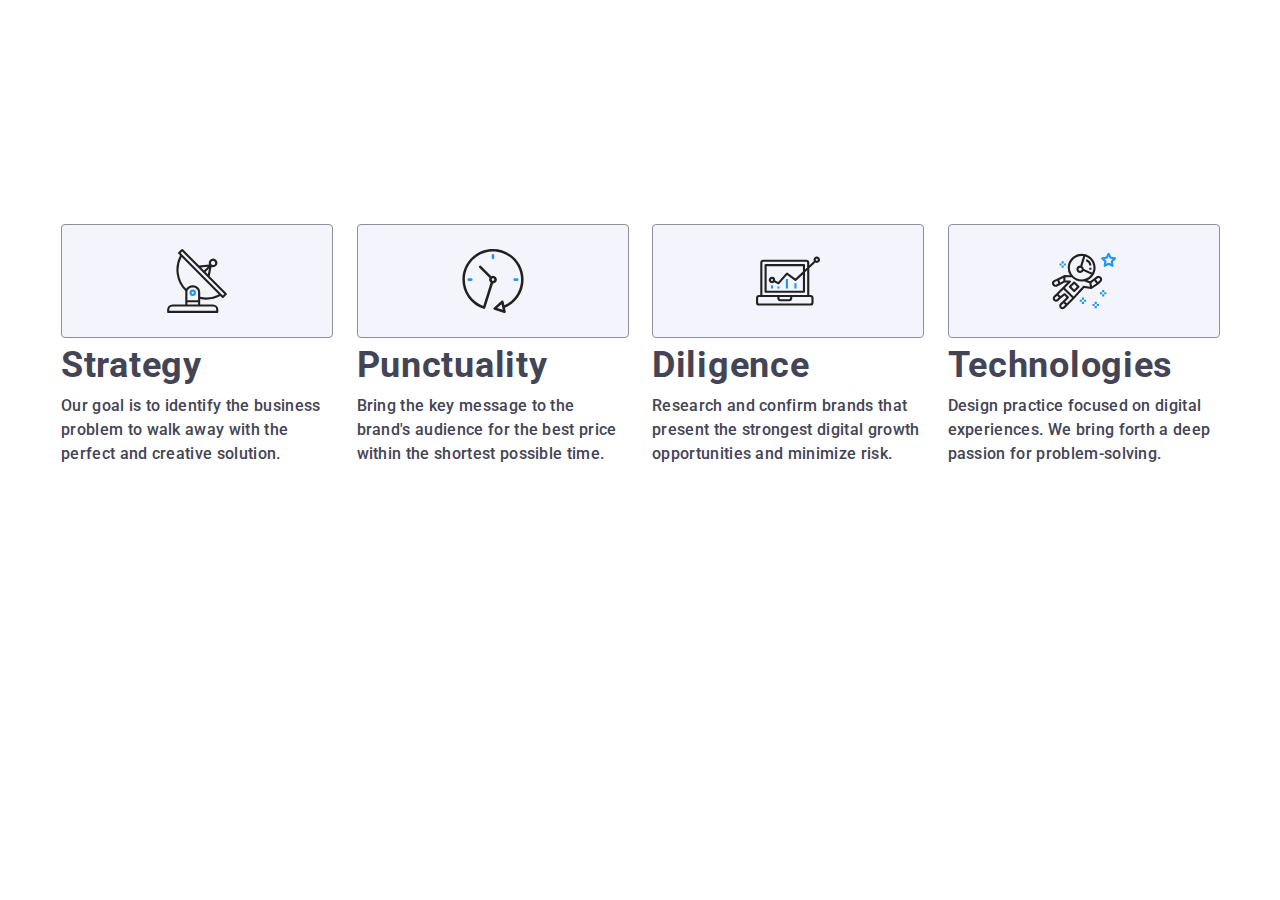
==== commit ab417548: "1" ====
--- a/index.html
+++ b/index.html
@@ -16,7 +16,7 @@
 
 <body>
     <!-- Header-section -->
-    <header class="header-section">
+    <!-- <header class="header-section">
         <div class="container header-container">
             <nav class="header-nav">
                 <a class="header-logo" href="./index.html">Web<span class="logo-span">Studio</span></a>
@@ -45,18 +45,18 @@
                 </ul>
             </address>
         </div>
-    </header>
+    </header> -->
     <!-- Main-section -->
     <main>        
         <!--Hero-section-->
-        <section class="hero-section">
+        <!-- <section class="hero-section">
             <div class="container hero-container">
                 <h1 class="hero-title">
                     Effective Solutions for Your Business
                 </h1>
                 <button type="button" class="hero-btn">Order Service</button>
             </div>
-        </section>
+        </section> -->
         <!--About-section-->
         <section class="about-section section">
             <div class="container about-container">
@@ -64,7 +64,7 @@
                 <ul class="about-list">
                     <li class="about-item">
                         <div class="icon">
-                            <svg class="icon-about" width="64" height="64">
+                            <svg class="icon-about " width="64" height="64">
                               <use href="./images/icons.svg#icon-radar"></use>
                             </svg>
                         </div>
@@ -122,7 +122,7 @@
             </div>  
         </section>        
         <!--Team-section-->
-        <section class="team-section section">
+        <!-- <section class="team-section section">
             <div class="container team-container">
                 <h2 class="team-title">
                     Our Team
@@ -365,9 +365,9 @@
                     </li>
                 </ul>
             </div>    
-        </section>        
+        </section>         -->
         <!--Portfolio section--> 
-        <section class="portfolio-section section">
+        <!-- <section class="portfolio-section section">
             <div class="container portfolio-container">
                 <h2 class="portfolio-title">
                     Our Portfolio
@@ -462,10 +462,10 @@
                     </li>
                 </ul>
             </div>     
-        </section>
+        </section> -->
     </main>
     <!-- Footer-section -->
-        <footer class="footer-section">
+        <!-- <footer class="footer-section">
             <div class="container footer-container">   
                 <div class="footer-company">  
                     <a class="footer-logo" href="./index.html">Web<span class="footer-logo-span">Studio</span></a>
@@ -536,9 +536,9 @@
                            
             </div>  
             
-        </footer>   
+        </footer>    -->
     <!-- Modal-section -->
-        <div class="backdrop is-open">
+        <!-- <div class="backdrop ">
           <div class="modal">
             <button type="button" class="btn-modal-close">
               <svg class="modal-close" width="8" height="8">
@@ -603,7 +603,7 @@
 
             </form>
           </div>
-        </div>     
+        </div>      -->
 </body>
 
 </html>--- a/css/styles.css
+++ b/css/styles.css
@@ -219,6 +219,7 @@
 
 .about-list {
     display: flex;
+    flex-wrap: wrap;
     gap: 24px;
     flex-direction: row;
 }
@@ -228,15 +229,15 @@
     height: 1px;
     margin: -1px;
     border: 0;
-    padding: 0;
-    
+    padding: 0;    
     white-space: nowrap;
     clip-path: inset(100%);
     clip: rect(0 0 0 0);
     overflow: hidden;
   }
 .about-item {
-    width: calc((100% - 24px *3) / 4);
+    /* width: calc((100% - 24px *3) / 4); */
+    width: 100%;
 }
 .icon {
     width: 270px;
@@ -254,20 +255,22 @@
     fill: var(--hero-background-color);
     
   }
-.about-title {
-margin-bottom: 8px;
-font-size: 20px;
-font-weight: 500;
-line-height: 1.2;
-letter-spacing: 0.02em;
-color: var(--main-color);
-}
-.about-note-text {
-font-size: 16px;
-font-weight: 400;
-line-height: 1.5;
-letter-spacing: 0.02em;
-color: var(--text-color);
+.about-title {    
+    font-size: 36px;
+    font-weight: 700;
+    line-height: 1.11;
+    letter-spacing: 0.02em;
+    text-align: center;
+    margin-bottom: 8px;
+    
+}
+.about-note-text {    
+    font-size: 16px;
+    font-weight: 500;
+    line-height: 1.5;
+    letter-spacing: 0.02em;
+    text-align: left;
+    
 }
 .text {
 color: var(--text-color)
@@ -813,4 +816,68 @@
 opacity: 1;
 visibility: visible;
 pointer-events: auto;
+}
+
+/********** Media ***********/
+@media screen and (min-width: 320px){
+    .container {
+        max-width: 320px;
+        padding-left: 16px;
+        padding-right: 16px;
+        padding-top: 96px;
+        padding-bottom: 96px
+    }
+    .icon {
+        display: none;
+    }
+}
+@media screen and (min-width: 768px){
+    .container {
+        max-width: 768px;
+        padding-left: 16px;
+        padding-right: 16px;
+        padding-top: 96px;
+        padding-bottom: 96px
+    }
+    .about-item {
+        width: calc((100% - 24px *3) / 2);
+        gap: 72px 24px;
+        
+    }
+    .about-title {
+        text-align: left;
+
+    }
+    .icon {
+        display: none;
+    }
+}
+@media screen and (min-width: 1166px){
+    .container {
+    max-width: 1158px;
+    padding-left:  15px;
+    padding-right:  15px;
+    margin: 0 auto;   
+    }
+    .section {
+      
+    }
+    .about-item {
+        width: calc((100% - 24px *3) / 4);
+    }
+    .about-list {
+        gap: 24px;
+    }
+    .icon {
+        width: 270px;
+        height: 112px;
+        margin-bottom: 8px;
+        border-radius: 4px;
+        background-color: var(--light-color);
+        display: flex;
+        justify-content: center;
+        align-items: center;
+        border: 1px solid var(--subtle-text-color);
+        border-radius: 4px;
+      }
 }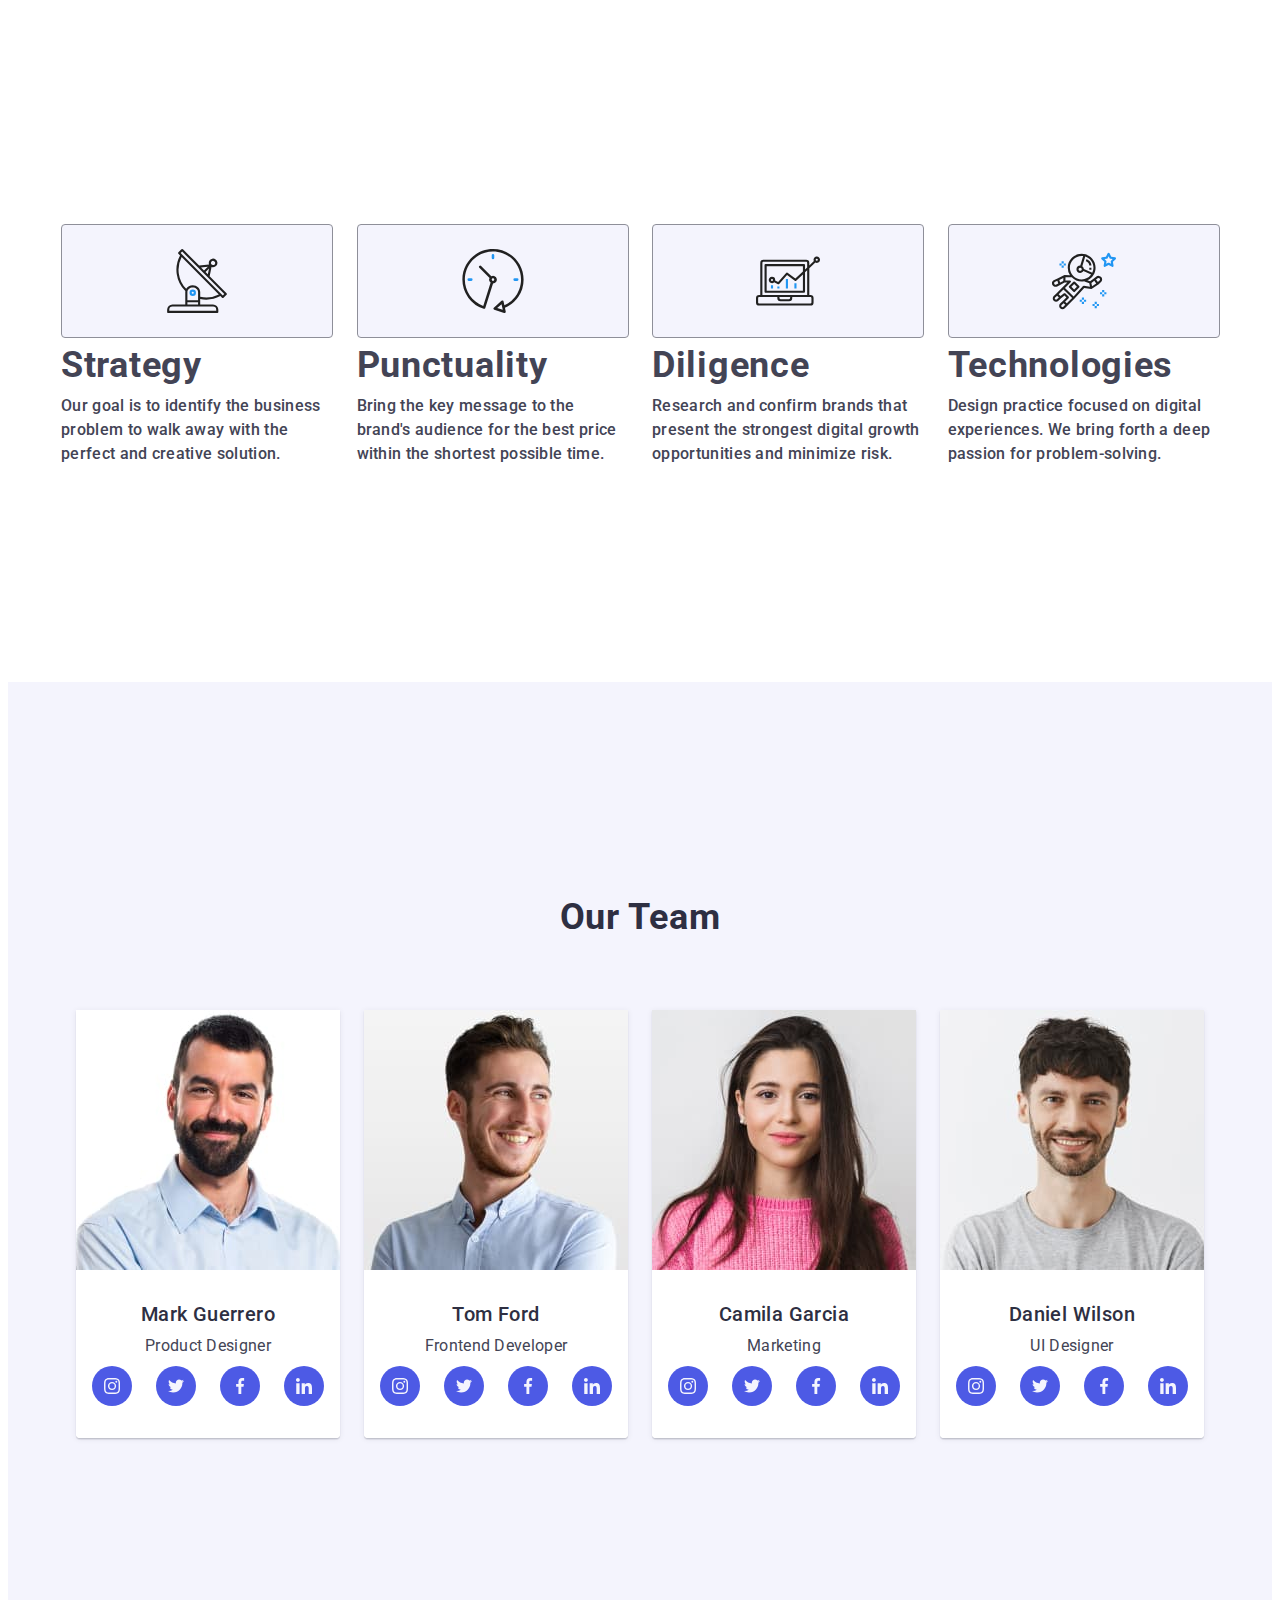
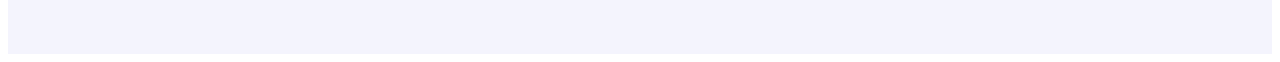
==== commit 2d0ed8d8: "2" ====
--- a/index.html
+++ b/index.html
@@ -122,7 +122,7 @@
             </div>  
         </section>        
         <!--Team-section-->
-        <!-- <section class="team-section section">
+        <section class="team-section section">
             <div class="container team-container">
                 <h2 class="team-title">
                     Our Team
@@ -365,7 +365,7 @@
                     </li>
                 </ul>
             </div>    
-        </section>         -->
+        </section>        
         <!--Portfolio section--> 
         <!-- <section class="portfolio-section section">
             <div class="container portfolio-container">
--- a/css/styles.css
+++ b/css/styles.css
@@ -239,18 +239,7 @@
     /* width: calc((100% - 24px *3) / 4); */
     width: 100%;
 }
-.icon {
-    width: 270px;
-    height: 112px;
-    margin-bottom: 8px;
-    border-radius: 4px;
-    background-color: var(--light-color);
-    display: flex;
-    justify-content: center;
-    align-items: center;
-    border: 1px solid var(--subtle-text-color);
-    border-radius: 4px;
-  }
+
   .icon-about {
     fill: var(--hero-background-color);
     
@@ -295,13 +284,15 @@
 }
 .team-list {
     display: flex;
-    flex-direction: row;
-    gap: 24px;
+   flex-wrap: wrap;
+   justify-content: center;
+    gap: 72px;
     text-align: center;
 }
 .team-card {
     background-color:var(--white-background-color);
-    width: calc((100% - 24 *3)/ 4);    
+    width: 264px;   
+    height: 428px;
     border-radius: 0px 0px 4px 4px;
     text-align: center;
     box-shadow: 
@@ -851,14 +842,20 @@
     .icon {
         display: none;
     }
+    .team-list {
+    gap: 64px 24px;
+    }
+    .team-card {
+        width: calc((100% - 24)/ 2); 
+    }
 }
 @media screen and (min-width: 1166px){
-    .container {
-    max-width: 1158px;
-    padding-left:  15px;
-    padding-right:  15px;
-    margin: 0 auto;   
-    }
+    .container { 
+        max-width: 1158px;
+        padding-left:  15px;
+        padding-right:  15px;
+        margin: 0 auto;     
+        }
     .section {
       
     }
@@ -880,4 +877,14 @@
         border: 1px solid var(--subtle-text-color);
         border-radius: 4px;
       }
+      .team-list {
+        display: flex;
+        flex-direction: row;
+        gap: 24px;
+        }
+      .team-card {
+        width: calc((100% - 24 *3)/ 4); 
+      }
+      
+       
 }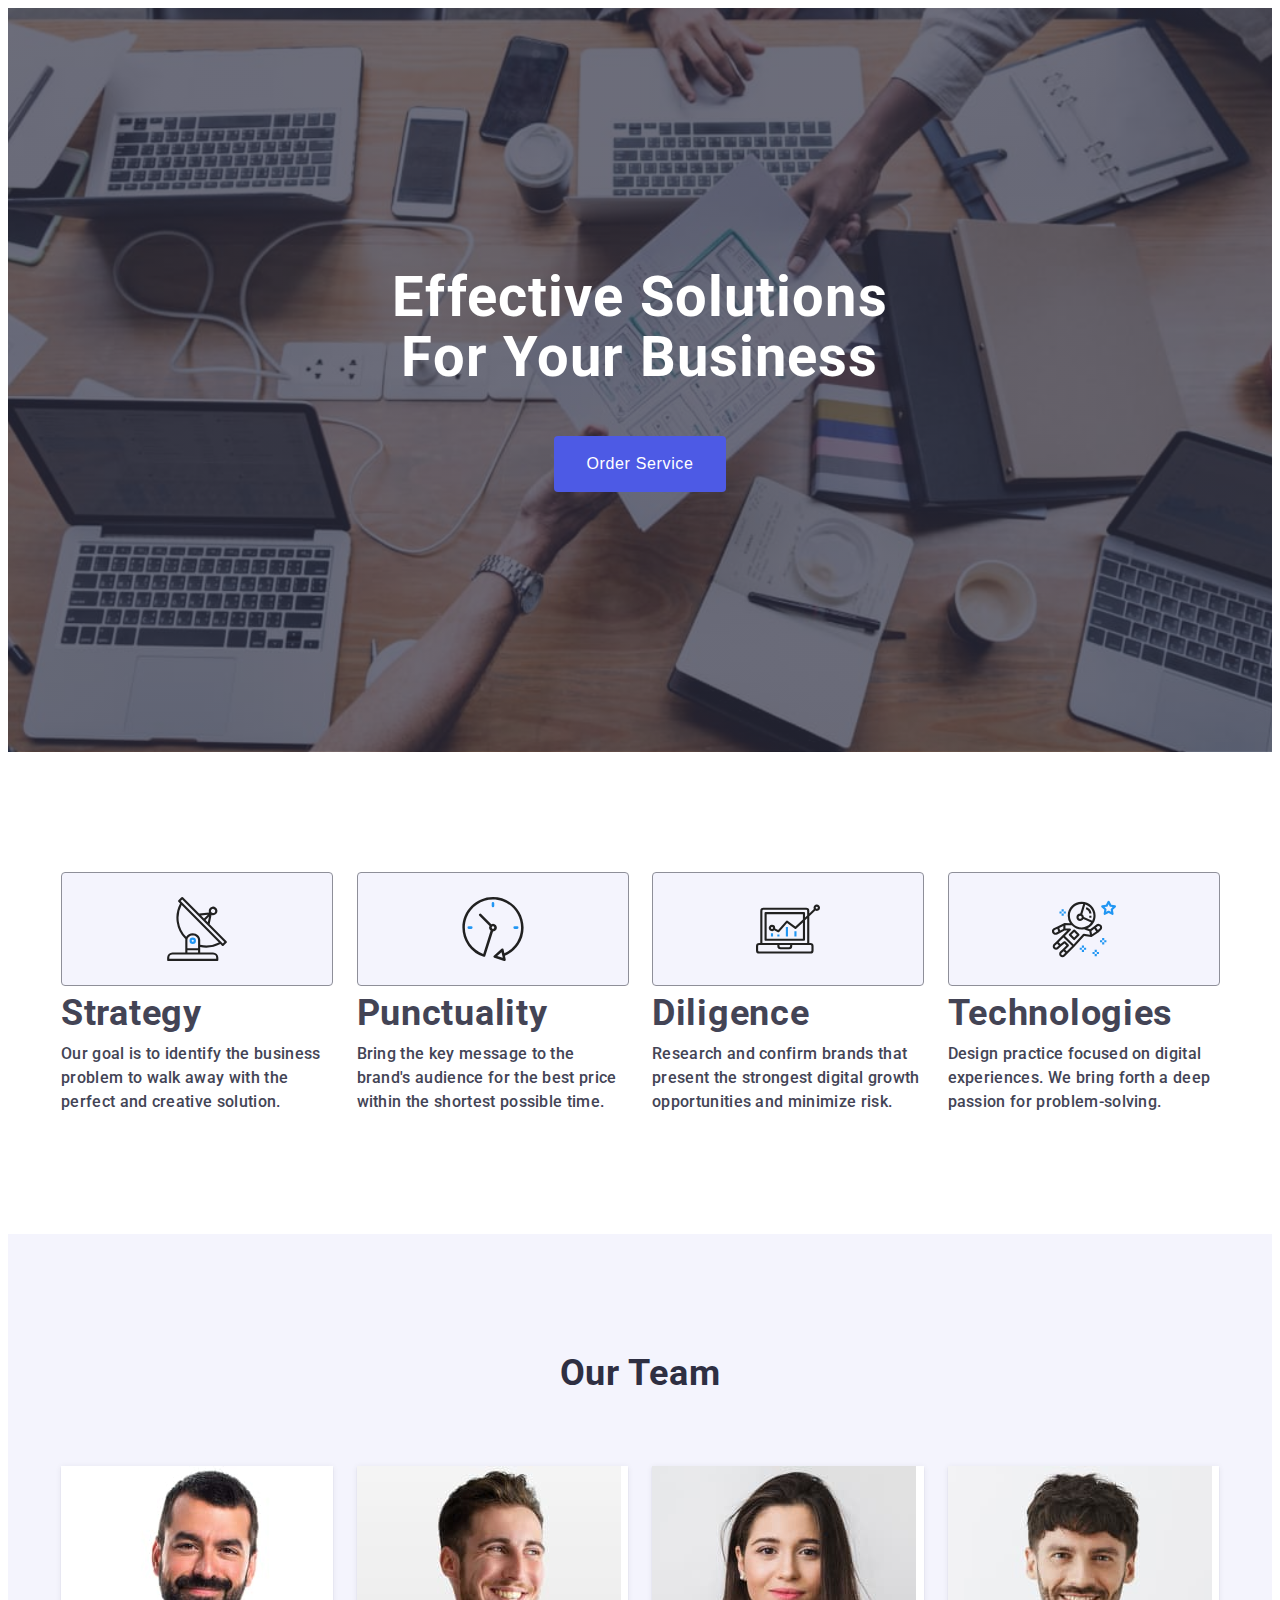
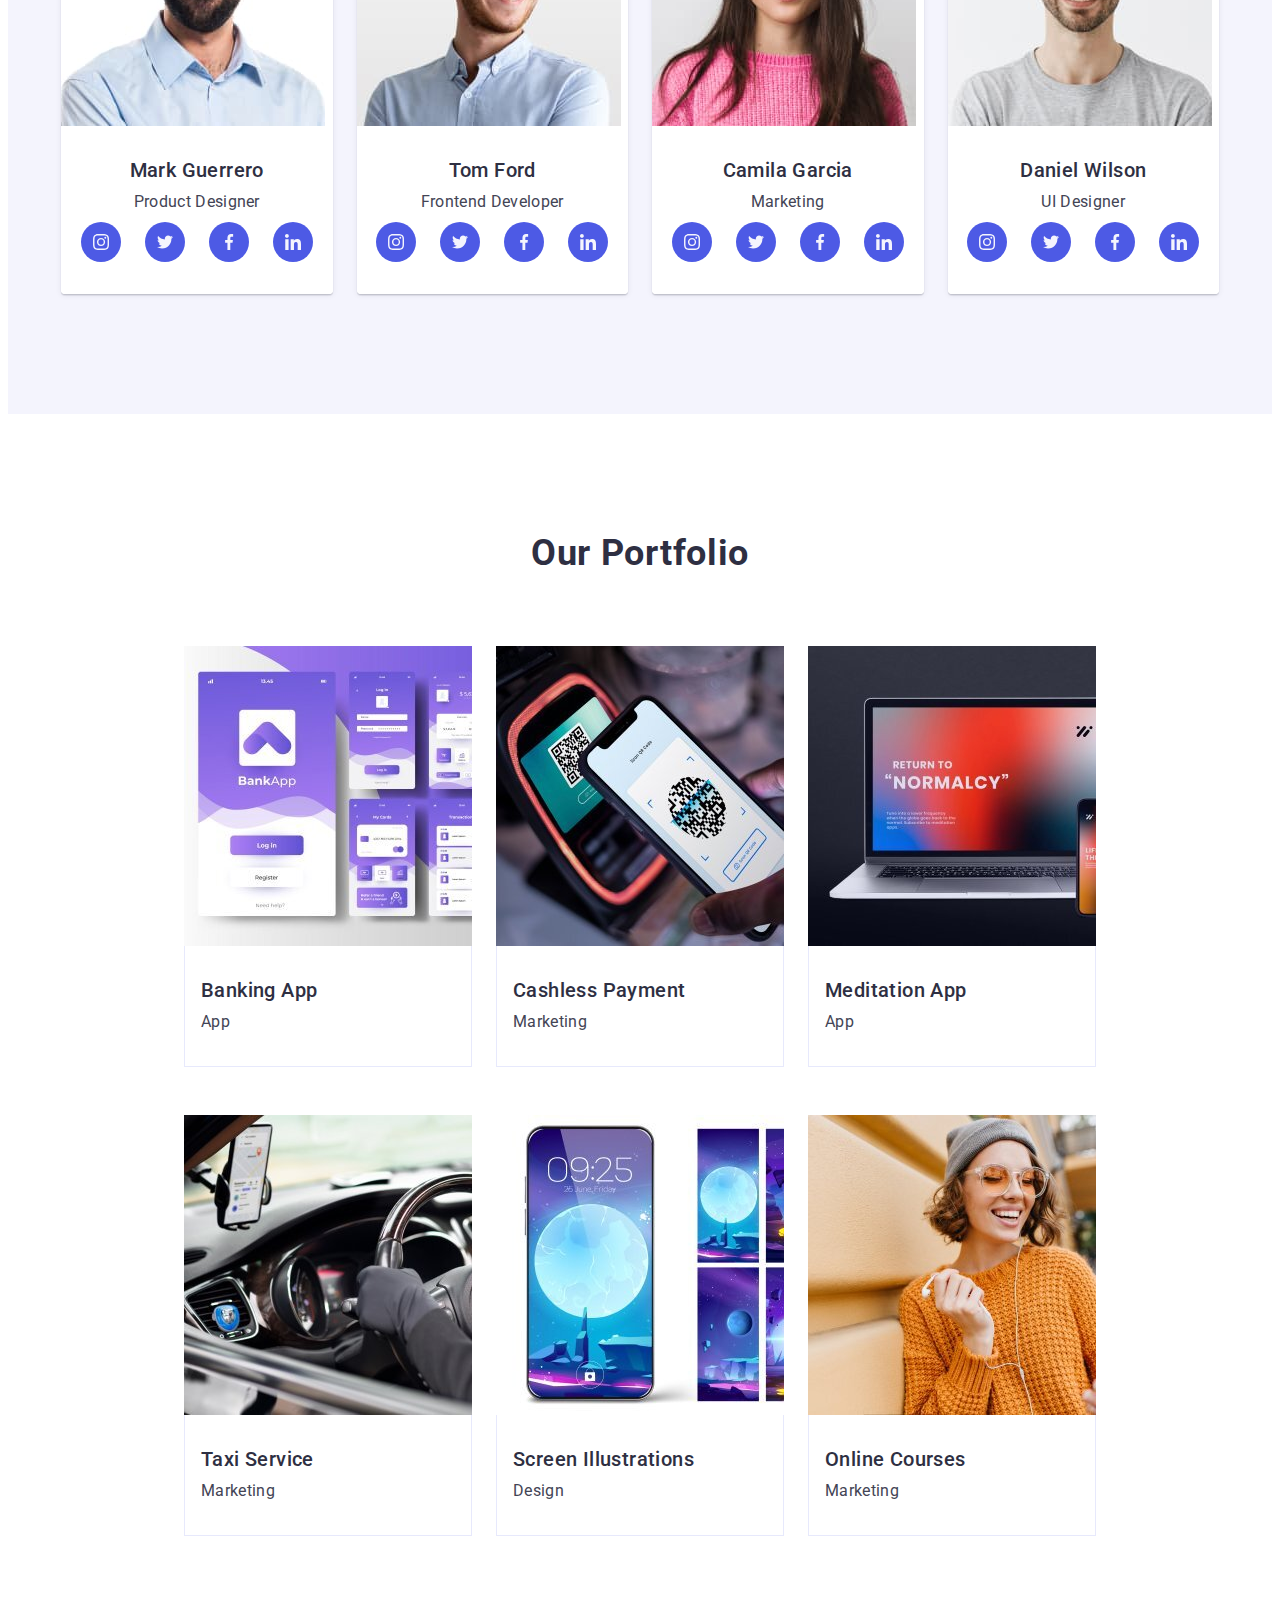
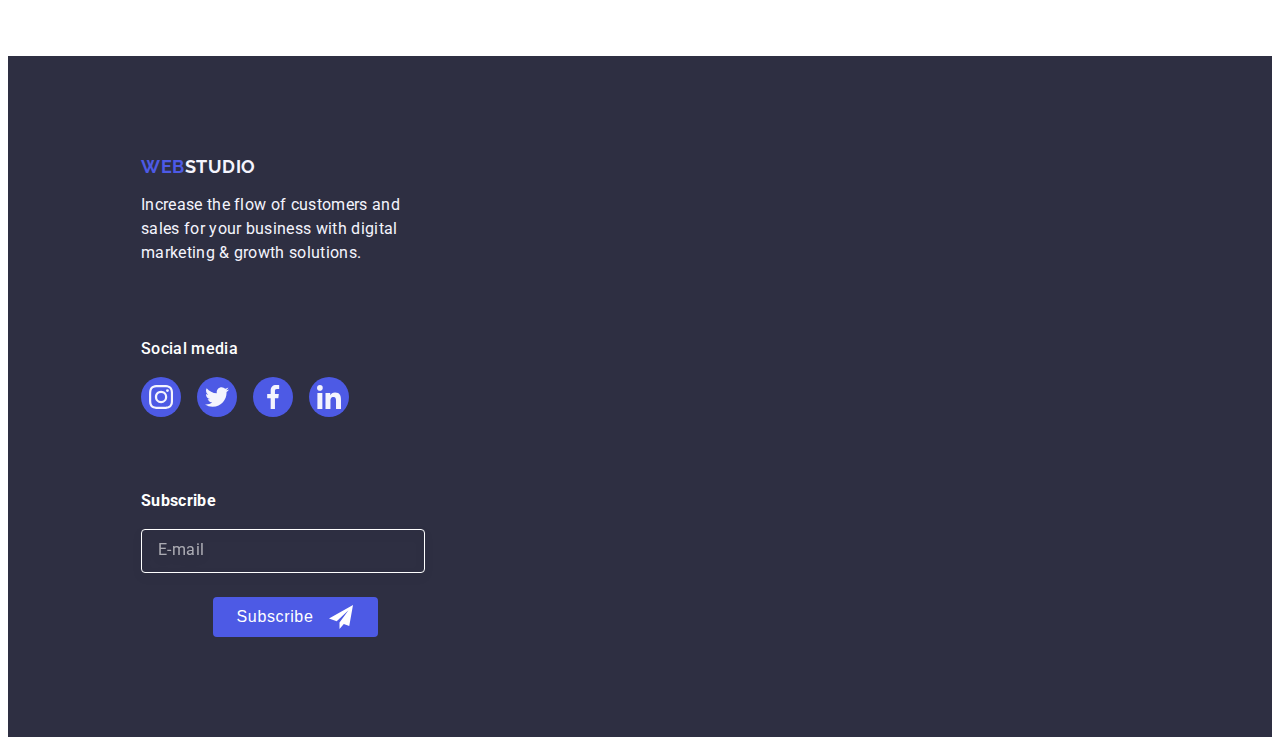
==== commit 505c06d8: "3" ====
--- a/index.html
+++ b/index.html
@@ -49,14 +49,14 @@
     <!-- Main-section -->
     <main>        
         <!--Hero-section-->
-        <!-- <section class="hero-section">
+        <section class="hero-section">
             <div class="container hero-container">
                 <h1 class="hero-title">
-                    Effective Solutions for Your Business
+                    Effective Solutions <br>For Your Business
                 </h1>
                 <button type="button" class="hero-btn">Order Service</button>
             </div>
-        </section> -->
+        </section>
         <!--About-section-->
         <section class="about-section section">
             <div class="container about-container">
@@ -367,7 +367,7 @@
             </div>    
         </section>        
         <!--Portfolio section--> 
-        <!-- <section class="portfolio-section section">
+        <section class="portfolio-section section">
             <div class="container portfolio-container">
                 <h2 class="portfolio-title">
                     Our Portfolio
@@ -462,10 +462,10 @@
                     </li>
                 </ul>
             </div>     
-        </section> -->
+        </section>
     </main>
     <!-- Footer-section -->
-        <!-- <footer class="footer-section">
+        <footer class="footer-section">
             <div class="container footer-container">   
                 <div class="footer-company">  
                     <a class="footer-logo" href="./index.html">Web<span class="footer-logo-span">Studio</span></a>
@@ -532,11 +532,11 @@
                         </svg>
                       </button>                    
                   </form>
-                </div>                   
+                </div>                 
                            
             </div>  
             
-        </footer>    -->
+        </footer>   
     <!-- Modal-section -->
         <!-- <div class="backdrop ">
           <div class="modal">
--- a/css/styles.css
+++ b/css/styles.css
@@ -50,10 +50,7 @@
     padding-right:  15px;
     margin: 0 auto;     
     }
-.section {
-    padding-top: 120px;
-    padding-bottom: 120px;
-}
+
 /************ Header section ************/
 .header-section {
    
@@ -164,12 +161,10 @@
     max-width: 1440px;
 color: var(--white-background-color);
 background-color: var(--main-color);
-padding-top: 188px;
-padding-bottom: 188px;
 background-image: linear-gradient(
    rgba(46, 47, 66, 0.7),
    rgba(46, 47, 66, 0.7)
-),
+   ),
 url(../images/hero-bg.jpg);
 background-repeat: no-repeat;
 background-size: cover;
@@ -177,20 +172,24 @@
 margin: 0 auto;
 
 }
+
 .hero-container {  
   display: flex;
   align-items: center;
-  flex-direction: column;    
-}
-.hero-title {
-max-width: 496px;
-margin-bottom: 48px;
-font-size: 56px;
+  flex-direction: column;
+  padding-top: 72px;
+  padding-bottom: 72px;
+  
+}
+.hero-title {   
+max-width: 288px; 
+font-size: 36px;
 font-weight: 700;
-line-height: 1.07;
+line-height: 1.11;
 letter-spacing: 0.02em;
 text-align: center;
 color: var(--white-background-color);
+margin-bottom: 72px;
 }
 .hero-btn {
 font-size: 16px;
@@ -377,8 +376,7 @@
 .portfolio-cards {
     display: flex;
     flex-wrap: wrap;
-    gap: 48px 24px;
-    
+    gap: 48px;    
 }
 .portfolio-cover-wrap {
     position: relative;
@@ -405,7 +403,7 @@
 color: var(--light-color);
 }
 .portfolio-item-card {
-    width: calc((100% - 24px*2) / 3);  
+    min-width: 288px;  
     transition: box-shadow 250ms cubic-bezier(0.4, 0, 0.2, 1);
 }
 .portfolio-item-card:hover .portfolio-cover-text {
@@ -446,20 +444,22 @@
 }
 /************** Footer section **************/
 .footer-section {
-    padding-top: 100px;
-    padding-bottom: 100px;
+
 color: var(--light-color);
 background-color: var(--main-color);
 
 }
 .footer-container {
     display: flex;
-    align-items: baseline;
-  }
-.footer-company {
-    margin-right: 120px;   
-   
-}
+    flex-direction: column;       
+    gap: 72px;
+  }
+  .footer-company {
+    display: flex;
+    flex-direction: column; 
+    align-items: center;
+    justify-content: center;
+  }
 .footer-logo {
 display: inline-block; 
 color: var(--primary-brand-color);
@@ -485,6 +485,12 @@
 letter-spacing: 0.02em;
 text-align: left;
 }
+.footer-social {
+    display: flex;
+    flex-direction: column;
+    align-items: center;
+    justify-content: center;
+}
 .footer-social-media {
 font-family: Roboto;
 font-size: 16px;
@@ -526,13 +532,16 @@
 /* Footer Bottom */
 .footer-form {
     display: flex;
+    flex-direction: column;    
+    align-items: center;
+    justify-content: center;
     gap: 24px;
 }
-.footer-bottom {
-    margin-left: 80px;
-    display: block;
-    justify-content: space-between;
-    align-items: center;
+.footer-bottom {    
+    display: flex;
+    flex-direction: column;    
+    align-items: center;
+    justify-content: center;
   }
    
   .footer-subscribe-text {
@@ -815,8 +824,8 @@
         max-width: 320px;
         padding-left: 16px;
         padding-right: 16px;
-        padding-top: 96px;
-        padding-bottom: 96px
+        /* padding-top: 96px;
+        padding-bottom: 96px */
     }
     .icon {
         display: none;
@@ -825,10 +834,7 @@
 @media screen and (min-width: 768px){
     .container {
         max-width: 768px;
-        padding-left: 16px;
-        padding-right: 16px;
-        padding-top: 96px;
-        padding-bottom: 96px
+        
     }
     .about-item {
         width: calc((100% - 24px *3) / 2);
@@ -846,8 +852,27 @@
     gap: 64px 24px;
     }
     .team-card {
-        width: calc((100% - 24)/ 2); 
-    }
+        width: 264px; 
+    }
+    .portfolio-cards {
+        gap: 72px 48px;
+    }
+    .portfolio-item-card {
+        width: calc((100% - 48px)/ 2);
+    }
+    .footer-container {
+        display: flex;
+        flex-wrap: wrap;
+        gap: 72px 24px;
+      }
+      .footer-company {
+       display: inline-block;
+       
+      }
+      .footer-social {
+        display: inline-block;
+    }
+
 }
 @media screen and (min-width: 1166px){
     .container { 
@@ -857,8 +882,9 @@
         margin: 0 auto;     
         }
     .section {
-      
-    }
+        padding-top: 120px;
+        padding-bottom: 120px;
+        }
     .about-item {
         width: calc((100% - 24px *3) / 4);
     }
@@ -883,8 +909,52 @@
         gap: 24px;
         }
       .team-card {
-        width: calc((100% - 24 *3)/ 4); 
+        width: calc((100% - 24px *3)/ 4); 
       }
-      
-       
+      .portfolio-cards {
+        display: flex;
+        flex-wrap: wrap;
+        justify-content: center;
+        gap: 48px 24px;    
+    }
+    .portfolio-item-card {
+        width: calc((100% - 24px *3)/ 4);
+    }
+    .footer-section {
+        padding-top: 100px;
+        padding-bottom: 100px;}
+    .footer-container {
+        display: flex;
+        align-items: baseline;
+    } 
+    .footer-bottom {
+        margin-left: 80px;
+        display: block;
+        justify-content: space-between;
+        align-items: center;
+      }   
+      .footer-form {
+        display: flex;
+        gap: 24px;
+}
+.footer-company {
+    margin-right: 120px; 
+   
+}
+.hero-section {
+    padding-top: 188px;
+    padding-bottom: 188px;
+}
+.hero-container {  
+    display: flex;
+    align-items: center;
+    flex-direction: column;    
+  }
+  .hero-title {
+    max-width: 496px;
+    margin-bottom: 48px;
+    font-size: 56px;
+    font-weight: 700;
+    line-height: 1.07;
+    letter-spacing: 0.02em;
 }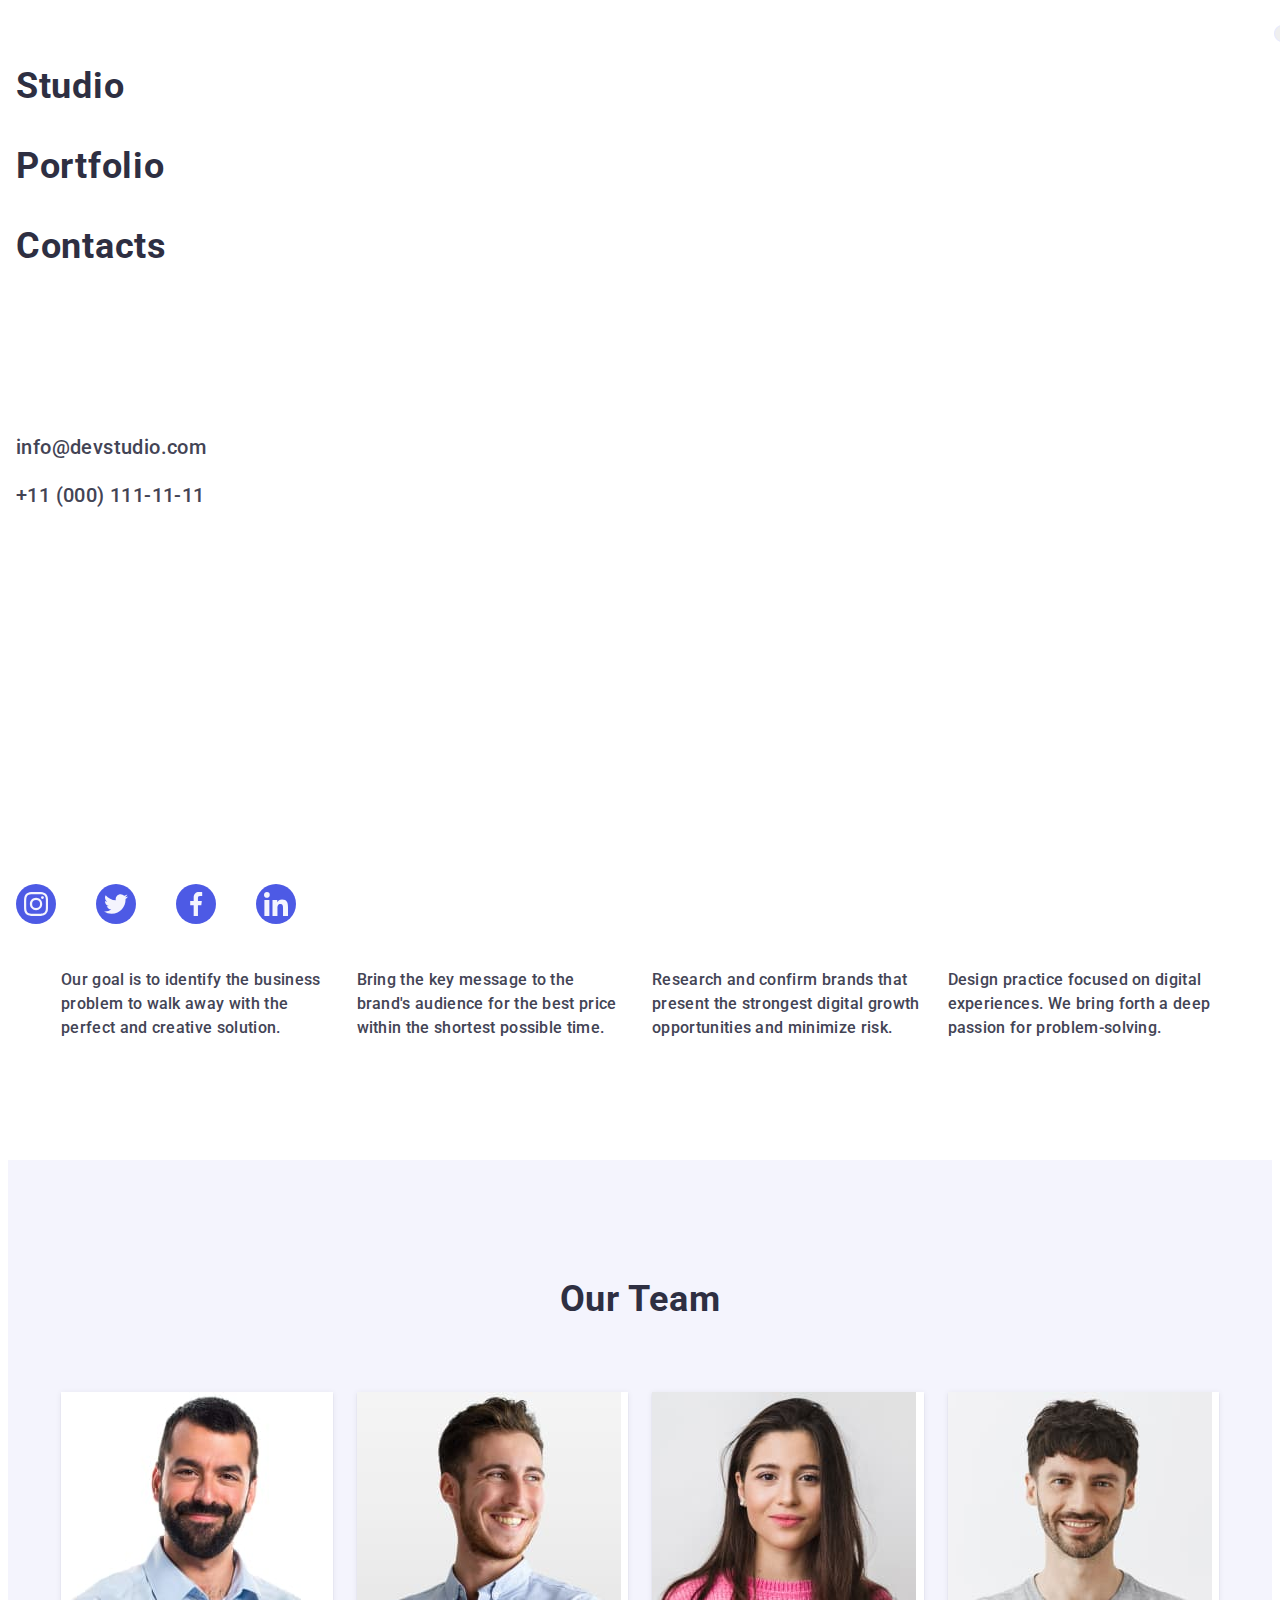
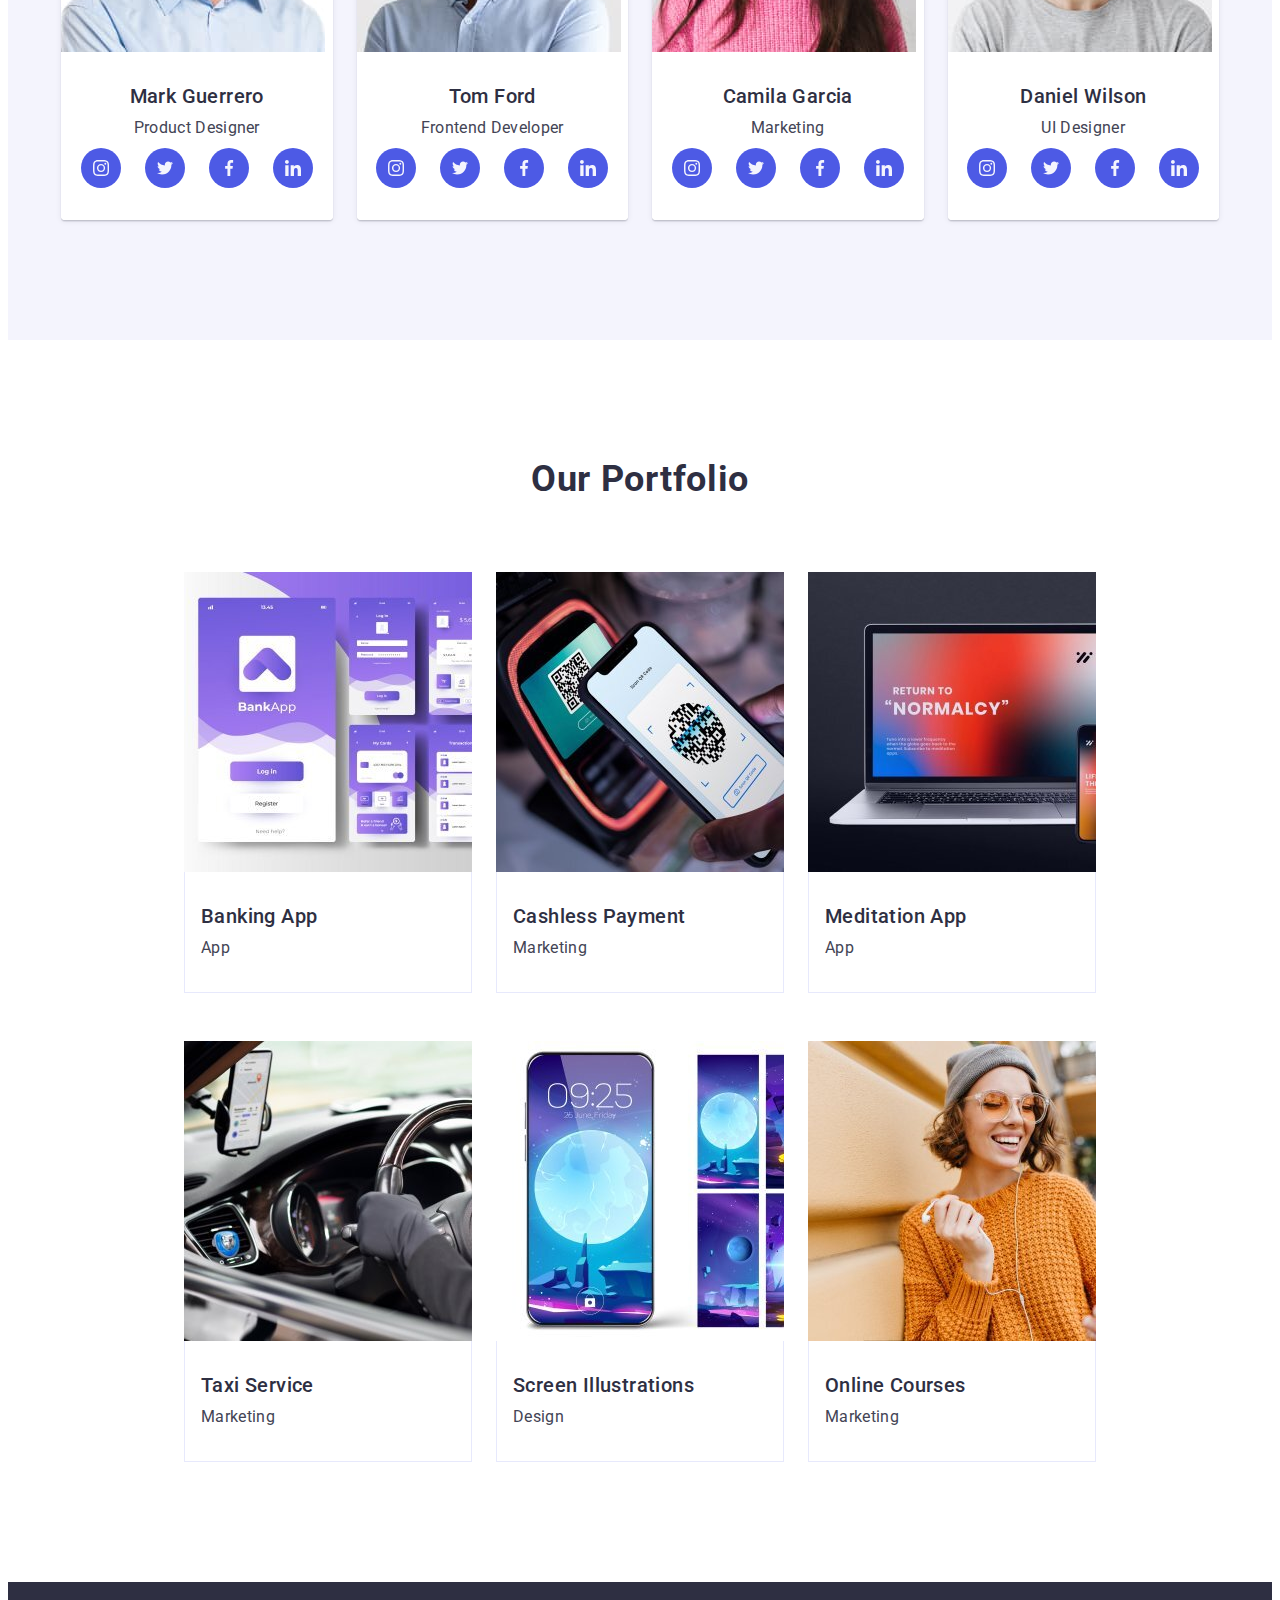
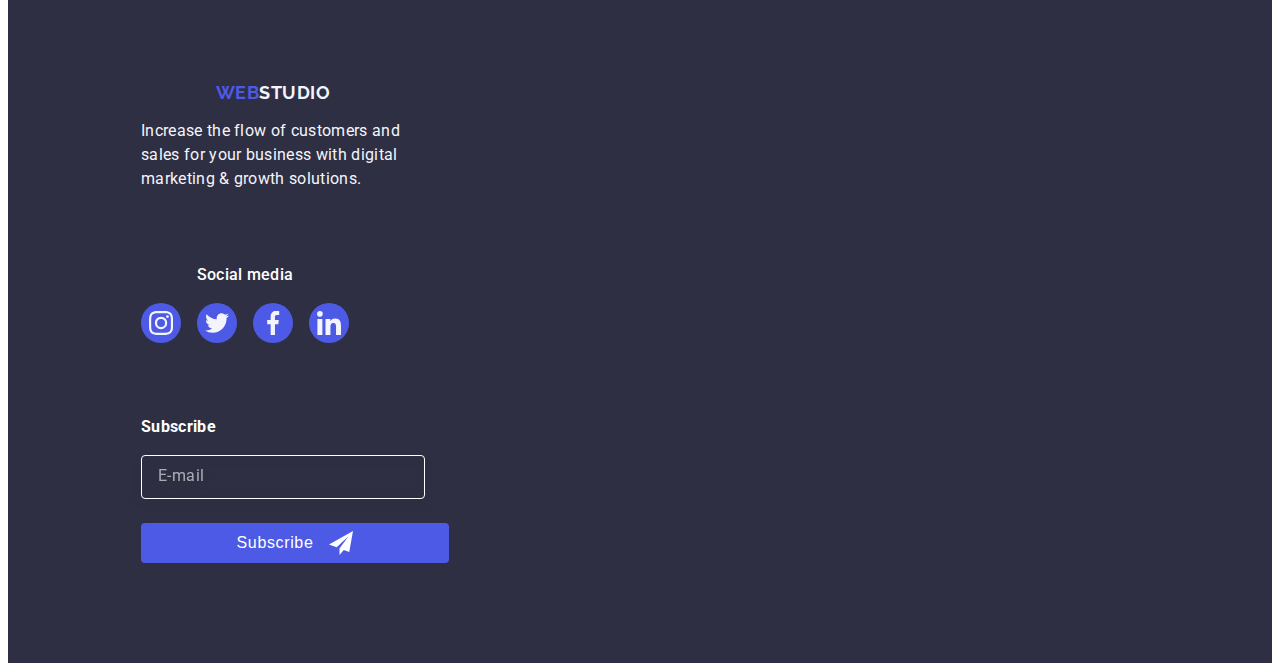
==== commit 8715764d: "5" ====
--- a/index.html
+++ b/index.html
@@ -16,7 +16,7 @@
 
 <body>
     <!-- Header-section -->
-    <!-- <header class="header-section">
+    <header class="header-section">
         <div class="container header-container">
             <nav class="header-nav">
                 <a class="header-logo" href="./index.html">Web<span class="logo-span">Studio</span></a>
@@ -44,8 +44,107 @@
                     </li>
                 </ul>
             </address>
+            <button type="button" class="menu-open-btn">
+              <svg class="menu-btn-mob" width="17" height="15">
+                <use href="./images/icons.svg#icon-menu"></use>
+              </svg>
+            </button>
         </div>
-    </header> -->
+        <div class="mob-menu">
+              <div class="mob-header-container">
+                  <button type="button" class="menu-close-btn">
+                    <svg class="mob-close" width="8" height="8">
+                      <use href="./images/icons.svg#icon-close"></use>
+                    </svg>
+                  </button>
+                  <ul class="mob-nav-list">
+                      <li class="mob-menu-list">
+                          <a class="mob-menu-link" href="./index.html">Studio</a>
+                      </li>
+                      <li class="mob-menu-list">
+                          <a class="mob-menu-link" href="">Portfolio</a>
+                      </li>
+                      <li class="mob-menu-list">
+                          <a class="mob-menu-link" href="">Contacts</a>
+                      </li>
+                  </ul>
+                  <ul class="mob-contacts">
+                    <li class="mob-contacts-list">
+                        <a class="mob-contacts-link" href="mailto:info@devstudio.com">
+                            info@devstudio.com</a>
+                    </li>
+                    <li class="mob-contacts-list">
+                        <a class="mob-contacts-link" href="tel:+110001111111">
+                            +11 (000) 111-11-11</a>
+                    </li>
+                </ul>
+              </div>
+            <ul class="mob-invite-list">
+              <li class="mob-social-list">
+                <a
+                  href="https://www.instagram.com"
+                  class="mob-soc-link"
+                  target="_blank"
+                  rel="noopener noreferrer"
+                >
+                  <svg 
+                  class="mob-social" 
+                  width="24" 
+                  height="24"
+                  >
+                    <use href="./images/icons.svg#icon-instagram"></use>
+                  </svg>
+                </a>
+              </li>
+              <li class="mob-social-list">                                
+                  <a
+                  href="https://twitter.com/"
+                  class="mob-soc-link"
+                  target="_blank"
+                  rel="noopener noreferrer"
+                >
+                  <svg 
+                  class="mob-social" 
+                  width="24" 
+                  height="24">
+                    <use href="./images/icons.svg#icon-twitter"></use>
+                  </svg>
+                </a>
+              </li>
+              <li class="mob-social-list">
+                <a
+                  href="https://www.facebook.com/"
+                  class="mob-soc-link"
+                  target="_blank"
+                  rel="noopener noreferrer"
+                >
+                  <svg 
+                  class="mob-social" 
+                  width="24" 
+                  height="24">
+                    <use href="./images/icons.svg#icon-facebook"></use>
+                  </svg>
+                </a>
+              </li>
+              <li class="mob-social-list">
+                <a
+                  href="https://www.linkedin.com/"
+                  class="mob-soc-link"
+                  target="_blank"
+                  rel="noopener noreferrer"
+                >
+                  <svg class="mob-social" 
+                  width="24" 
+                  height="24">
+                    <use href="./images/icons.svg#icon-linkedin"></use>
+                  </svg>
+                </a>
+              </li>
+           </ul>
+
+        </div>
+        
+    </header>
     <!-- Main-section -->
     <main>        
         <!--Hero-section-->
--- a/css/styles.css
+++ b/css/styles.css
@@ -99,7 +99,17 @@
 
 }
 .header-menu {
-   
+   display: none;
+}
+.menu-open-btn {
+    background-color: transparent;
+    width: 24px;
+    height: 24px;
+    border: none;
+    cursor: pointer;
+}
+.menu-btn-mob {
+    fill: #2f2f37;
 }
 .header-menu-link {
 color: var();
@@ -139,6 +149,9 @@
 display: flex;
 gap: 40px;
 }
+.header-contacts-list {
+    display: none;
+}
 .header-contacts-link {
 font-family: Roboto;
 font-size: 16px;
@@ -155,31 +168,134 @@
   
     
 }
+.header-container {
+    display: flex;
+    justify-content: space-between;
+}
+.mob-menu {
+    position: fixed;
+    z-index: 1;
+    top: 0;
+    left: 0;
+    width: 100vw;
+    height: 100vh;
+    background-color: #fff;
+    padding: 24px 24px 40px 16px;
+    display: flex;
+    flex-direction: column;
+justify-content: space-between;
+}
+.menu-close-btn {
+    display: block;
+    margin-left: auto;
+    margin-bottom: 24px;
+    border-radius: 50%;
+    border: 1px solid rgba(231, 233, 252, 1);
+    transition: background-color 250ms cubic-bezier(0.4, 0, 0.2, 1), 
+    border 250ms cubic-bezier(0.4, 0, 0.2, 1);
+
+}
+.menu-close-btn:hover,
+.menu-close-btn:focus,
+.menu-close-btn:active {
+    background-color: #404BBF;
+    border: none;
+    
+}
+.mob-nav-list {
+    gap: 40px;
+    margin-bottom: 168px;
+}
+.mob-menu-list:not(:last-child) {
+    margin-bottom: 40px;
+
+}
+.mob-menu-link {
+color: #2E2F42;
+font-size: 36px;
+font-weight: 700;
+line-height: 1.11;
+letter-spacing: 0.02em;
+text-align: left;
+
+
+}
+.mob-contacts {
+    display: flex;
+    flex-direction: column;
+    gap: 24px;
+    margin-bottom: 48px;
+}
+.mob-contacts-list{
+    
+}
+.mob-contacts-link {
+font-size: 20px;
+font-weight: 500;
+line-height: 1.2;
+letter-spacing: 0.02em;
+text-align: left;
+
+}
+.mob-invite-list {
+    display: flex;
+    gap: 40px;
+    
+}
+.mob-soc-link {
+    width: 100%;
+    height: 100%;
+    width: 40px;
+    height: 40px;
+    border-radius: 50%;
+    display: flex;
+    justify-content: center;
+    align-items: center;
+    background-color: var(--primary-brand-color);
+    fill: var(--light-color);
+    transition: background-color 250ms cubic-bezier(0.4, 0, 0.2, 1);
+}
+.mob-social-list {
+    
+}
+.mob-social {
+    
+}
+
 /************ Hero section ************/
 
 .hero-section {
-    max-width: 1440px;
-color: var(--white-background-color);
 background-color: var(--main-color);
 background-image: linear-gradient(
    rgba(46, 47, 66, 0.7),
    rgba(46, 47, 66, 0.7)
    ),
-url(../images/hero-bg.jpg);
+url(../images/hero-bg-mob.jpg);
 background-repeat: no-repeat;
 background-size: cover;
 background-position: center;
+max-width: 1440px;
+color: var(--white-background-color);
 margin: 0 auto;
-
-}
-
+padding-top: 72px;
+padding-bottom: 72px;
+}
+@media (min-device-pixel-ratio-2),
+(min-resolution: 192dpi),
+(min-resolution: 2dppx) {
+    .hero-section {
+        background-color: var(--main-color);
+        background-image: linear-gradient(
+           rgba(46, 47, 66, 0.7),
+           rgba(46, 47, 66, 0.7)
+           ),
+        url(../images/hero-bg-mob-2x.jpg);
+}
+}
 .hero-container {  
   display: flex;
   align-items: center;
-  flex-direction: column;
-  padding-top: 72px;
-  padding-bottom: 72px;
-  
+  flex-direction: column;  
 }
 .hero-title {   
 max-width: 288px; 
@@ -213,7 +329,8 @@
 }
 /************ About section ************/
 .about-section {
-    
+    padding-top: 96px;
+    padding-bottom: 96px;
 }
 
 .about-list {
@@ -235,7 +352,7 @@
     overflow: hidden;
   }
 .about-item {
-    /* width: calc((100% - 24px *3) / 4); */
+    
     width: 100%;
 }
 
@@ -243,6 +360,9 @@
     fill: var(--hero-background-color);
     
   }
+  .icon {
+    display: none;
+}
 .about-title {    
     font-size: 36px;
     font-weight: 700;
@@ -269,6 +389,8 @@
 /************Team section ************/
 .team-section {
 background-color: var(--light-color);
+padding-top: 96px;
+padding-bottom: 96px;
 
 }
 .team-title {
@@ -358,7 +480,8 @@
 /*************Portfolio section *************/
 
 .portfolio-section {
-    
+padding-top: 96px;
+padding-bottom: 96px;
 }
 .portfolio-container {
     
@@ -447,7 +570,8 @@
 
 color: var(--light-color);
 background-color: var(--main-color);
-
+padding-top: 96px;
+padding-bottom: 96px;
 }
 .footer-container {
     display: flex;
@@ -533,8 +657,8 @@
 .footer-form {
     display: flex;
     flex-direction: column;    
-    align-items: center;
-    justify-content: center;
+    /* align-items: center;
+    justify-content: center; */
     gap: 24px;
 }
 .footer-bottom {    
@@ -824,30 +948,57 @@
         max-width: 320px;
         padding-left: 16px;
         padding-right: 16px;
-        /* padding-top: 96px;
-        padding-bottom: 96px */
-    }
-    .icon {
-        display: none;
-    }
+        
+    }
+    
 }
 @media screen and (min-width: 768px){
     .container {
         max-width: 768px;
         
     }
+    .hero-title {
+    max-width: 496px;
+    font-size: 56px;
+    font-weight: 700;
+    line-height: 1.07;
+    letter-spacing: 0.02em;
+    text-align: center;   
+
+    }
+    .hero-section {
+        padding-top: 112px;
+        padding-bottom: 112px;
+    }
+    .hero-section {
+        background-color: var(--main-color);
+        background-image: linear-gradient(
+           rgba(46, 47, 66, 0.7),
+           rgba(46, 47, 66, 0.7)
+           ),
+        url(../images/hero-bg-tablet.jpg);
     .about-item {
         width: calc((100% - 24px *3) / 2);
         gap: 72px 24px;
         
     }
+    @media (min-device-pixel-ratio-2),
+(min-resolution: 192dpi),
+(min-resolution: 2dppx) {
+    .hero-section {
+        background-color: var(--main-color);
+        background-image: linear-gradient(
+           rgba(46, 47, 66, 0.7),
+           rgba(46, 47, 66, 0.7)
+           ),
+        url(../images/hero-bg-tablet-2x.jpg);
+    }
+}
     .about-title {
         text-align: left;
 
     }
-    .icon {
-        display: none;
-    }
+
     .team-list {
     gap: 64px 24px;
     }
@@ -866,15 +1017,15 @@
         gap: 72px 24px;
       }
       .footer-company {
-       display: inline-block;
+       
        
       }
       .footer-social {
-        display: inline-block;
-    }
-
-}
-@media screen and (min-width: 1166px){
+        
+    }
+
+}
+@media screen and (min-width: 1158px){
     .container { 
         max-width: 1158px;
         padding-left:  15px;
@@ -885,6 +1036,27 @@
         padding-top: 120px;
         padding-bottom: 120px;
         }
+    .hero-section {
+        background-color: var(--main-color);
+        background-image: linear-gradient(
+            rgba(46, 47, 66, 0.7),
+            rgba(46, 47, 66, 0.7)
+               ),
+        url(../images/hero-bg.jpg);
+        }
+        @media (min-device-pixel-ratio-2),
+(min-resolution: 192dpi),
+(min-resolution: 2dppx) {
+    .hero-section {
+        background-color: var(--main-color);
+        background-image: linear-gradient(
+           rgba(46, 47, 66, 0.7),
+           rgba(46, 47, 66, 0.7)
+           ),
+        url(../images/hero-bg-2x.jpg);
+    }
+}
+
     .about-item {
         width: calc((100% - 24px *3) / 4);
     }
@@ -922,7 +1094,8 @@
     }
     .footer-section {
         padding-top: 100px;
-        padding-bottom: 100px;}
+        padding-bottom: 100px;
+    }
     .footer-container {
         display: flex;
         align-items: baseline;
@@ -948,7 +1121,9 @@
 .hero-container {  
     display: flex;
     align-items: center;
-    flex-direction: column;    
+    flex-direction: column;     
+    
+     
   }
   .hero-title {
     max-width: 496px;
@@ -957,4 +1132,6 @@
     font-weight: 700;
     line-height: 1.07;
     letter-spacing: 0.02em;
+}
+}
 }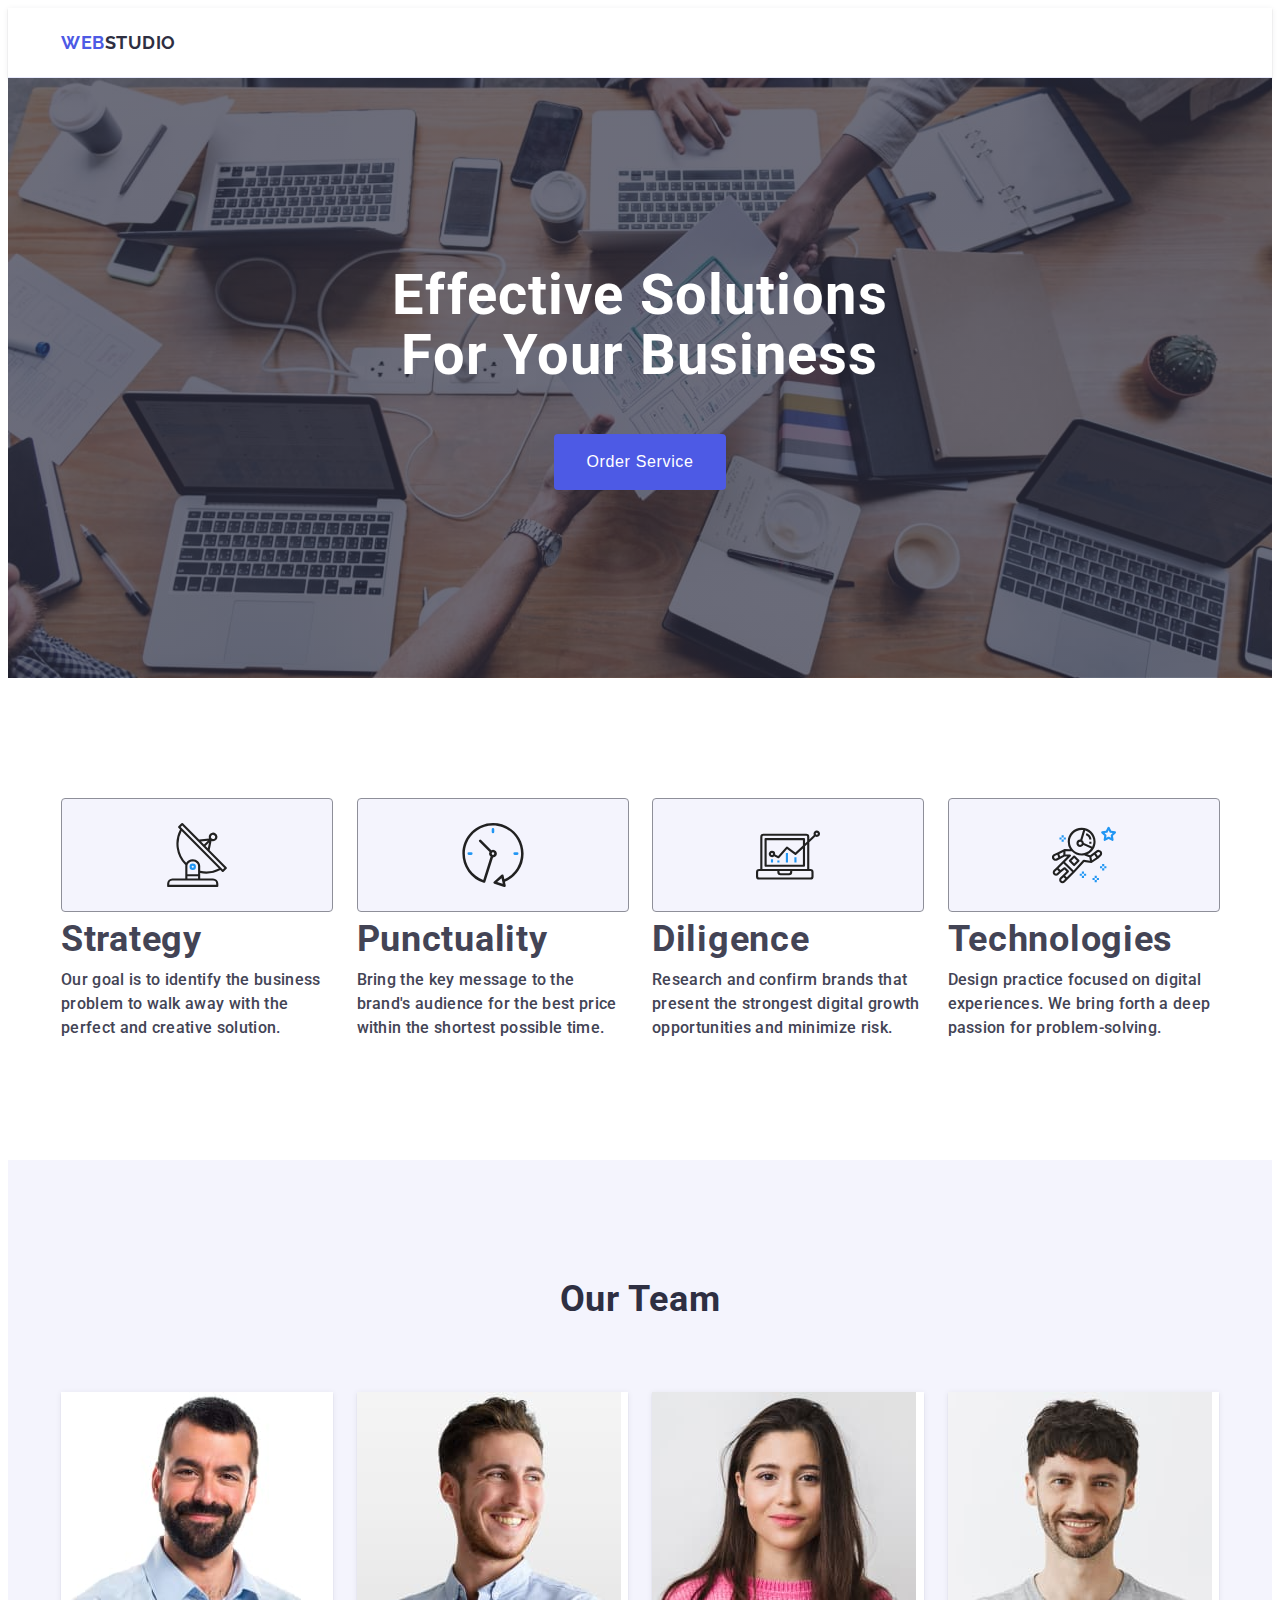
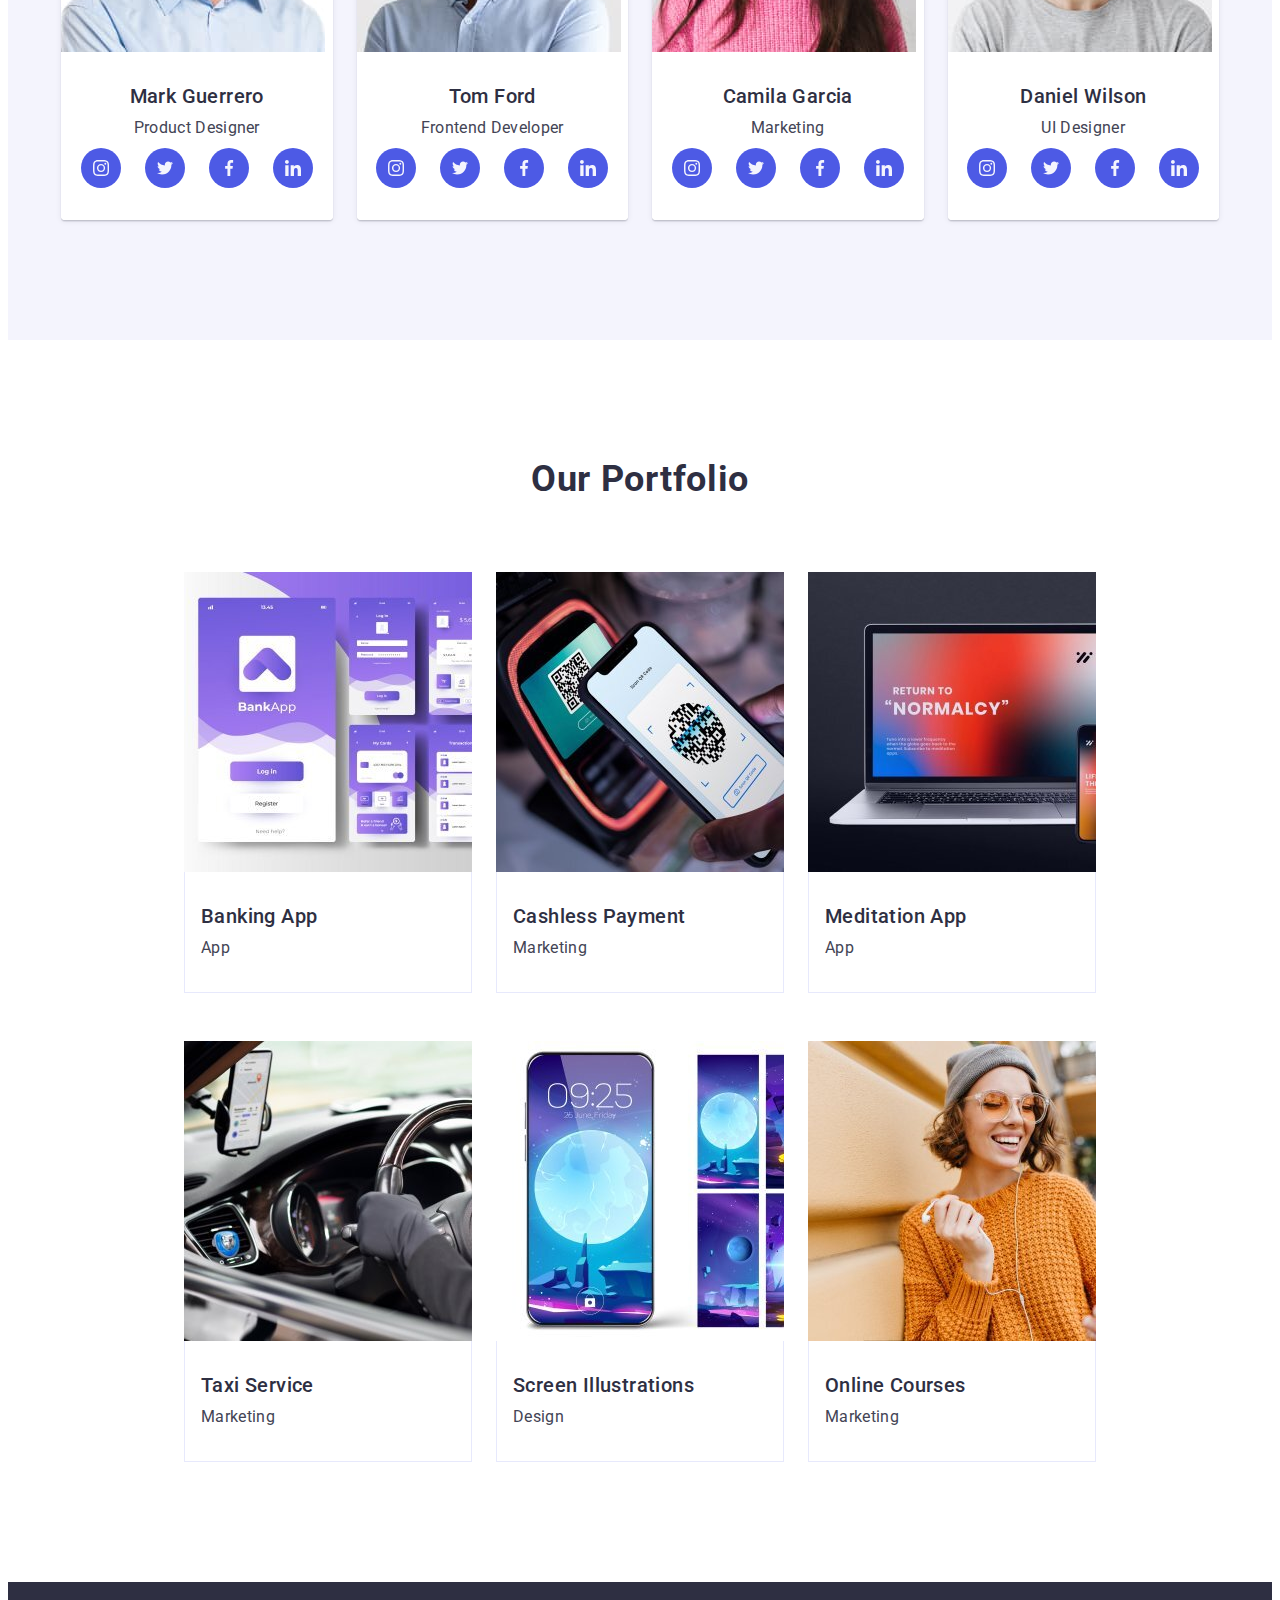
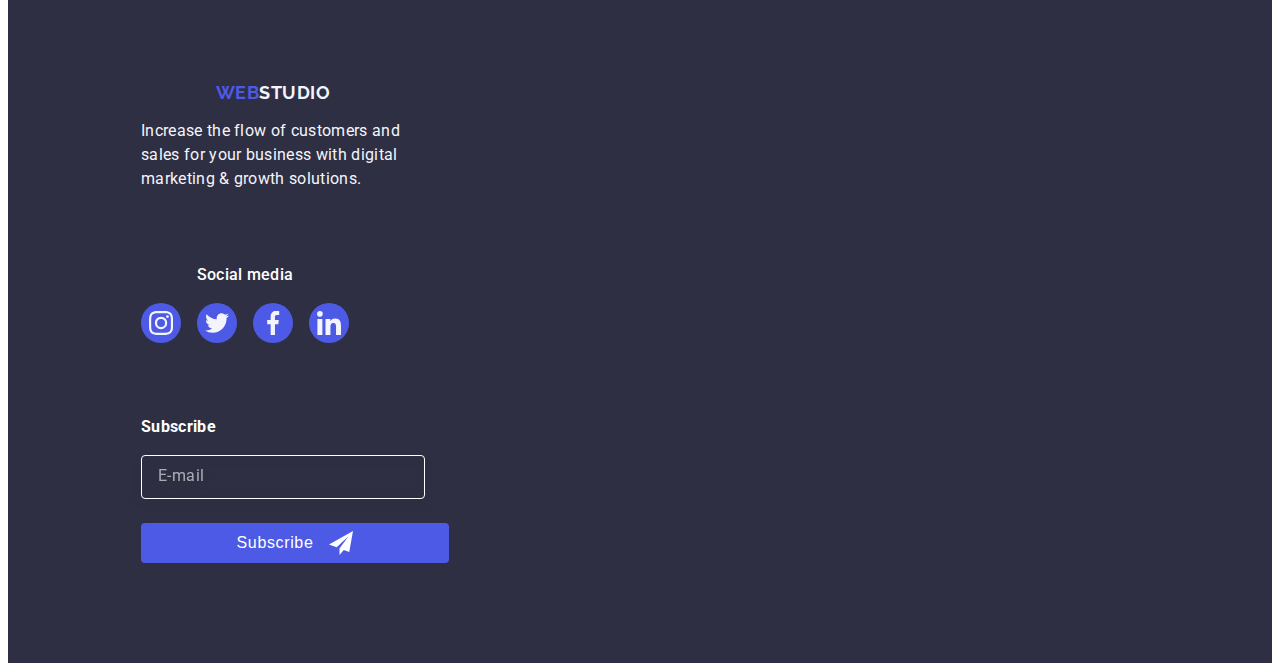
==== commit 7c7aeda0: "7" ====
--- a/index.html
+++ b/index.html
@@ -50,7 +50,8 @@
               </svg>
             </button>
         </div>
-        <div class="mob-menu">
+        
+         <div class="mob-menu">
               <div class="mob-header-container">
                   <button type="button" class="menu-close-btn">
                     <svg class="mob-close" width="8" height="8">
@@ -637,7 +638,7 @@
             
         </footer>   
     <!-- Modal-section -->
-        <!-- <div class="backdrop ">
+        <div class="backdrop">
           <div class="modal">
             <button type="button" class="btn-modal-close">
               <svg class="modal-close" width="8" height="8">
@@ -702,7 +703,7 @@
 
             </form>
           </div>
-        </div>      -->
+        </div>     
 </body>
 
 </html>--- a/css/styles.css
+++ b/css/styles.css
@@ -81,8 +81,7 @@
 line-height: 1.17;
 letter-spacing: 0.03em;
 text-transform: uppercase;
-margin-right: 76px;
-padding: 24px 0;
+padding: 16px 0;
    
 }
 .logo-span {
@@ -184,6 +183,11 @@
     display: flex;
     flex-direction: column;
 justify-content: space-between;
+visibility: hidden;
+    pointer-events: none;
+    transition: 
+    opacity 250ms cubic-bezier(0.4, 0, 0.2, 1), 
+    visibility 250ms cubic-bezier(0.4, 0, 0.2, 1);
 }
 .menu-close-btn {
     display: block;
@@ -200,6 +204,7 @@
 .menu-close-btn:active {
     background-color: #404BBF;
     border: none;
+    fill: #fff;
     
 }
 .mob-nav-list {
@@ -336,7 +341,7 @@
 .about-list {
     display: flex;
     flex-wrap: wrap;
-    gap: 24px;
+    gap: 72px;
     flex-direction: row;
 }
 .visually-hidden {
@@ -744,17 +749,17 @@
     transition: opacity 250ms cubic-bezier(0.4, 0, 0.2, 1), visibility 250ms cubic-bezier(0.4, 0, 0.2, 1);
  }
 .modal {
-width: 408px;
-min-height: 584px;
-top: 80px;
-left: 516px;
+width: 288px;
+min-height: 623px;
+top: 8px;
+left: 16px;
 border-radius: 4px;
 background-color: var(--modal-background-color);
 position: absolute;
 top: 50%;
 left: 50%;
 transform: translate(-50%, -50%);
-padding: 72px 24px 24px 24px;
+padding: 72px 24px 24px 16px;
 box-shadow: 
 0px 1px 1px rgba(0, 0, 0, 0.14), 
 0px 1px 3px rgba(0, 0, 0, 0.12), 
@@ -957,6 +962,52 @@
         max-width: 768px;
         
     }
+    .mob-menu {
+        display: none;
+    }
+    .menu-btn-mob {
+        visibility: hidden;
+    pointer-events: none;
+
+    }
+    .header-nav {
+        display: flex;
+        align-items: center;
+        
+    
+    }
+    .header-container {
+        display: flex;
+        justify-content: space-between;
+        align-items: center;
+       
+    
+    }
+    .header-logo { 
+    color: var(--primary-brand-color);
+    font-family: "Raleway", sans-serif;
+    font-size: 18px;
+    font-weight: 700;
+    line-height: 1.17;
+    letter-spacing: 0.03em;
+    text-transform: uppercase;
+    padding: 16px 0;
+       
+    }
+    .logo-span {
+        color: var(--main-color);
+    }
+    .header-nav-list {
+    font-family: inherit;
+    font-size: 16px;
+    font-weight: 500;
+    line-height: 1.5;
+    letter-spacing: 0.02em;
+    display: flex;
+    gap: 40px;
+    
+    }
+    
     .hero-title {
     max-width: 496px;
     font-size: 56px;
@@ -977,11 +1028,12 @@
            rgba(46, 47, 66, 0.7)
            ),
         url(../images/hero-bg-tablet.jpg);
-    .about-item {
+    }
+   .about-item {
         width: calc((100% - 24px *3) / 2);
         gap: 72px 24px;
-        
-    }
+    }
+    
     @media (min-device-pixel-ratio-2),
 (min-resolution: 192dpi),
 (min-resolution: 2dppx) {
@@ -1035,6 +1087,17 @@
     .section {
         padding-top: 120px;
         padding-bottom: 120px;
+        }
+        .header-logo { 
+            color: var(--primary-brand-color);
+            font-family: "Raleway", sans-serif;
+            font-size: 18px;
+            font-weight: 700;
+            line-height: 1.17;
+            letter-spacing: 0.03em;
+            text-transform: uppercase;
+            margin-right: 76px;
+            padding: 24px 0;
         }
     .hero-section {
         background-color: var(--main-color);
@@ -1133,5 +1196,11 @@
     line-height: 1.07;
     letter-spacing: 0.02em;
 }
-}
+.modal {
+    width: 408px;
+    min-height: 584px;
+    top: 80px;
+    left: 516px;
+   
+    }
 }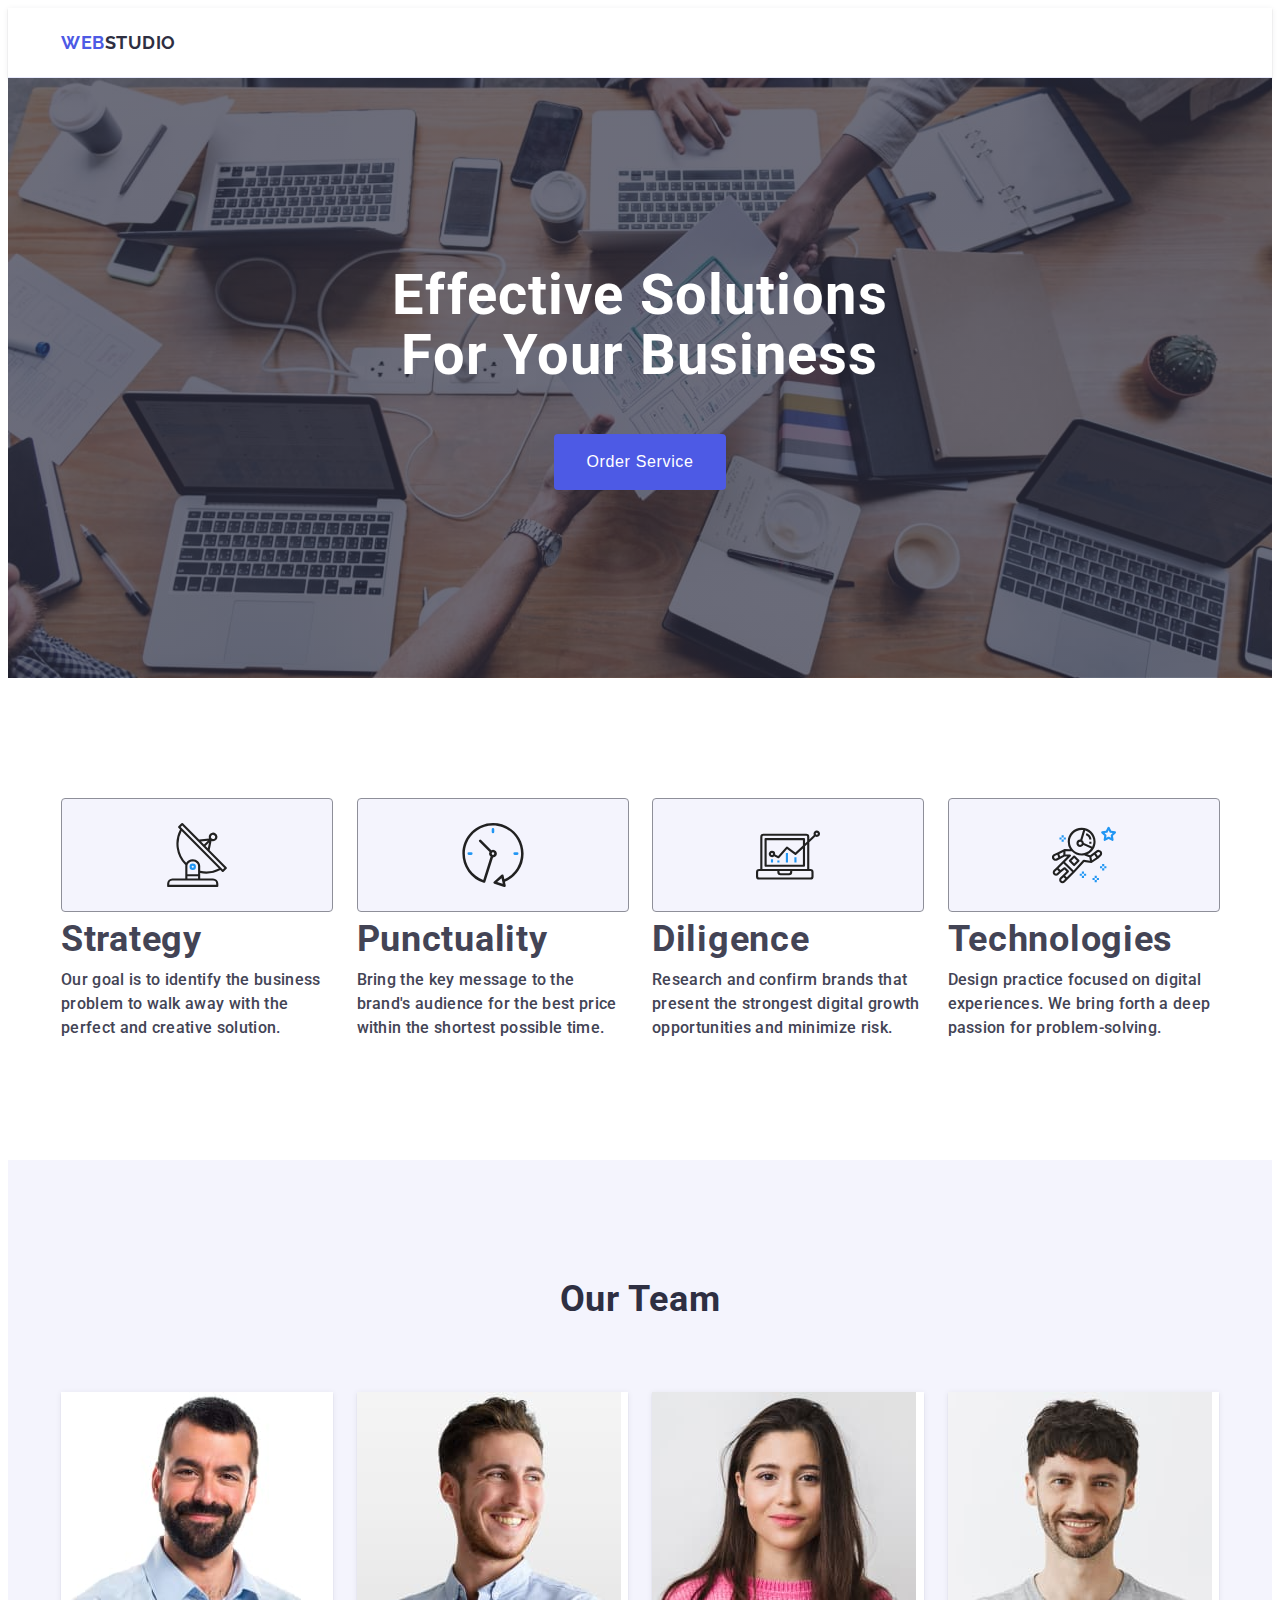
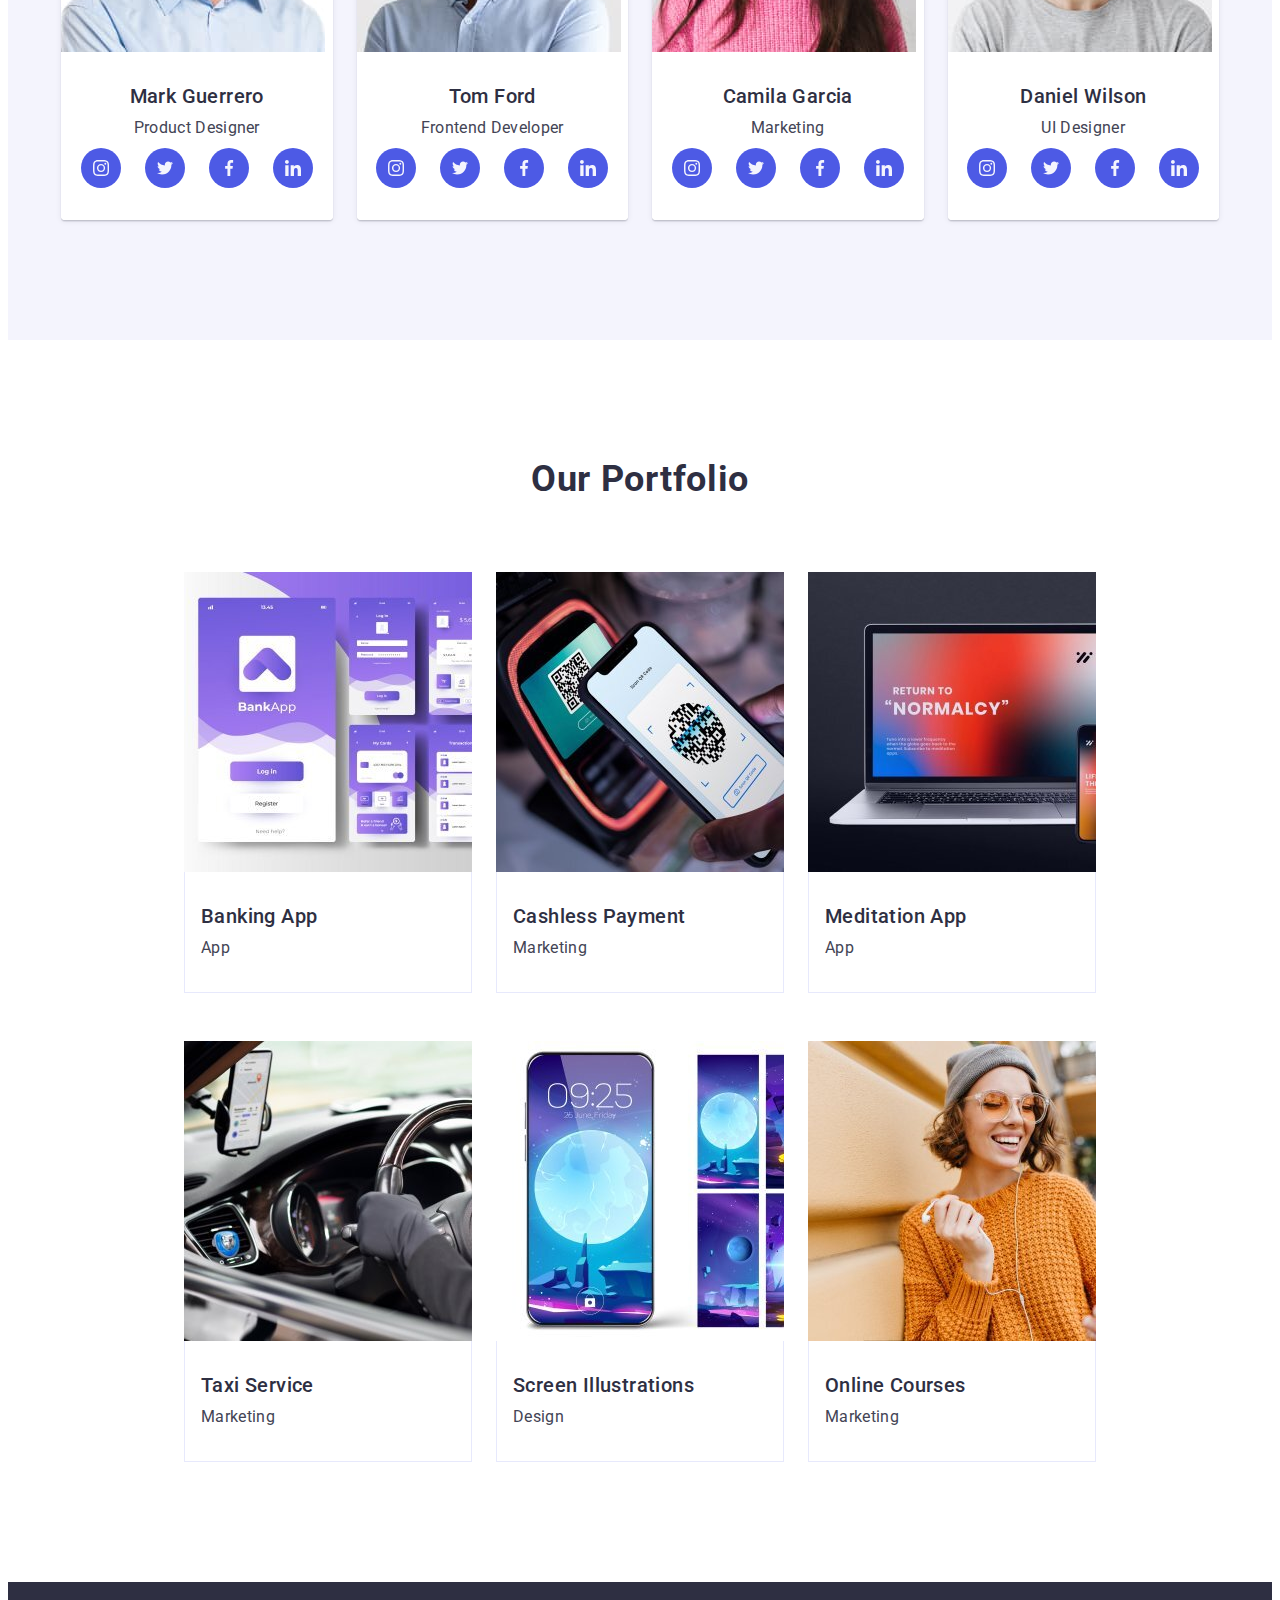
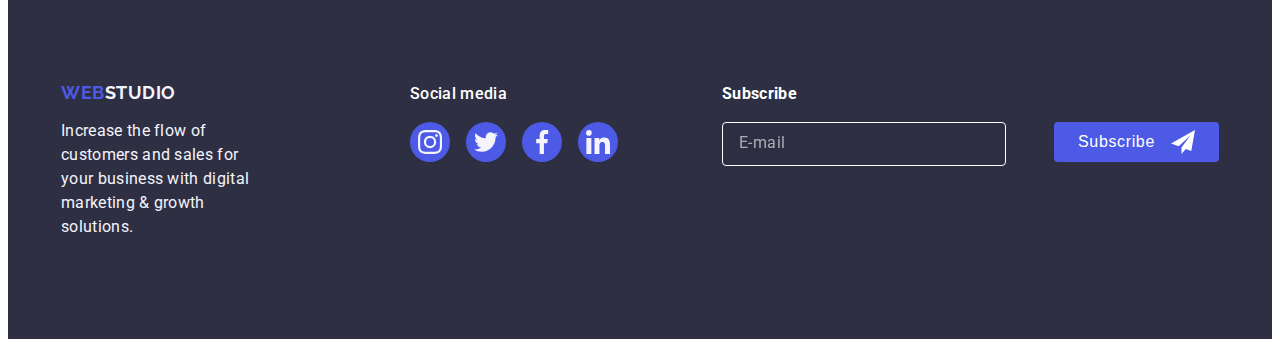
==== commit 95fe1540: "8" ====
--- a/index.html
+++ b/index.html
@@ -50,7 +50,6 @@
               </svg>
             </button>
         </div>
-        
          <div class="mob-menu">
               <div class="mob-header-container">
                   <button type="button" class="menu-close-btn">
--- a/css/styles.css
+++ b/css/styles.css
@@ -1030,7 +1030,7 @@
         url(../images/hero-bg-tablet.jpg);
     }
    .about-item {
-        width: calc((100% - 24px *3) / 2);
+        width: 356px;
         gap: 72px 24px;
     }
     
@@ -1050,6 +1050,9 @@
         text-align: left;
 
     }
+    .about-list {
+        gap: 72px 24px;
+    }
 
     .team-list {
     gap: 64px 24px;
@@ -1058,25 +1061,39 @@
         width: 264px; 
     }
     .portfolio-cards {
-        gap: 72px 48px;
+        gap: 72px 24px;
     }
     .portfolio-item-card {
-        width: calc((100% - 48px)/ 2);
+        width: 356px;
     }
     .footer-container {
         display: flex;
         flex-wrap: wrap;
         gap: 72px 24px;
+        max-width: 550px;
+        flex-direction: row;
       }
       .footer-company {
-       
+       align-items: start;
        
       }
       .footer-social {
+        align-items: start;
+        justify-content: start;
         
     }
-
-}
+    .footer-bottom { 
+        align-items: start;   
+
+    }
+    .footer-form {
+        display: flex;
+       flex-direction: row;
+    /* align-items: center;
+    justify-content: center; */
+    gap: 24px;
+
+    }
 @media screen and (min-width: 1158px){
     .container { 
         max-width: 1158px;
@@ -1156,18 +1173,19 @@
         width: calc((100% - 24px *3)/ 4);
     }
     .footer-section {
-        padding-top: 100px;
-        padding-bottom: 100px;
+    padding-top: 100px;
+    padding-bottom: 100px;
     }
     .footer-container {
         display: flex;
+        flex-wrap: nowrap;
         align-items: baseline;
     } 
     .footer-bottom {
-        margin-left: 80px;
-        display: block;
-        justify-content: space-between;
-        align-items: center;
+    margin-left: 80px;
+    display: block;
+    justify-content: space-between;
+    align-items: center;
       }   
       .footer-form {
         display: flex;
@@ -1175,7 +1193,9 @@
 }
 .footer-company {
     margin-right: 120px; 
-   
+   width: 264px;
+
+
 }
 .hero-section {
     padding-top: 188px;
@@ -1196,6 +1216,7 @@
     line-height: 1.07;
     letter-spacing: 0.02em;
 }
+
 .modal {
     width: 408px;
     min-height: 584px;
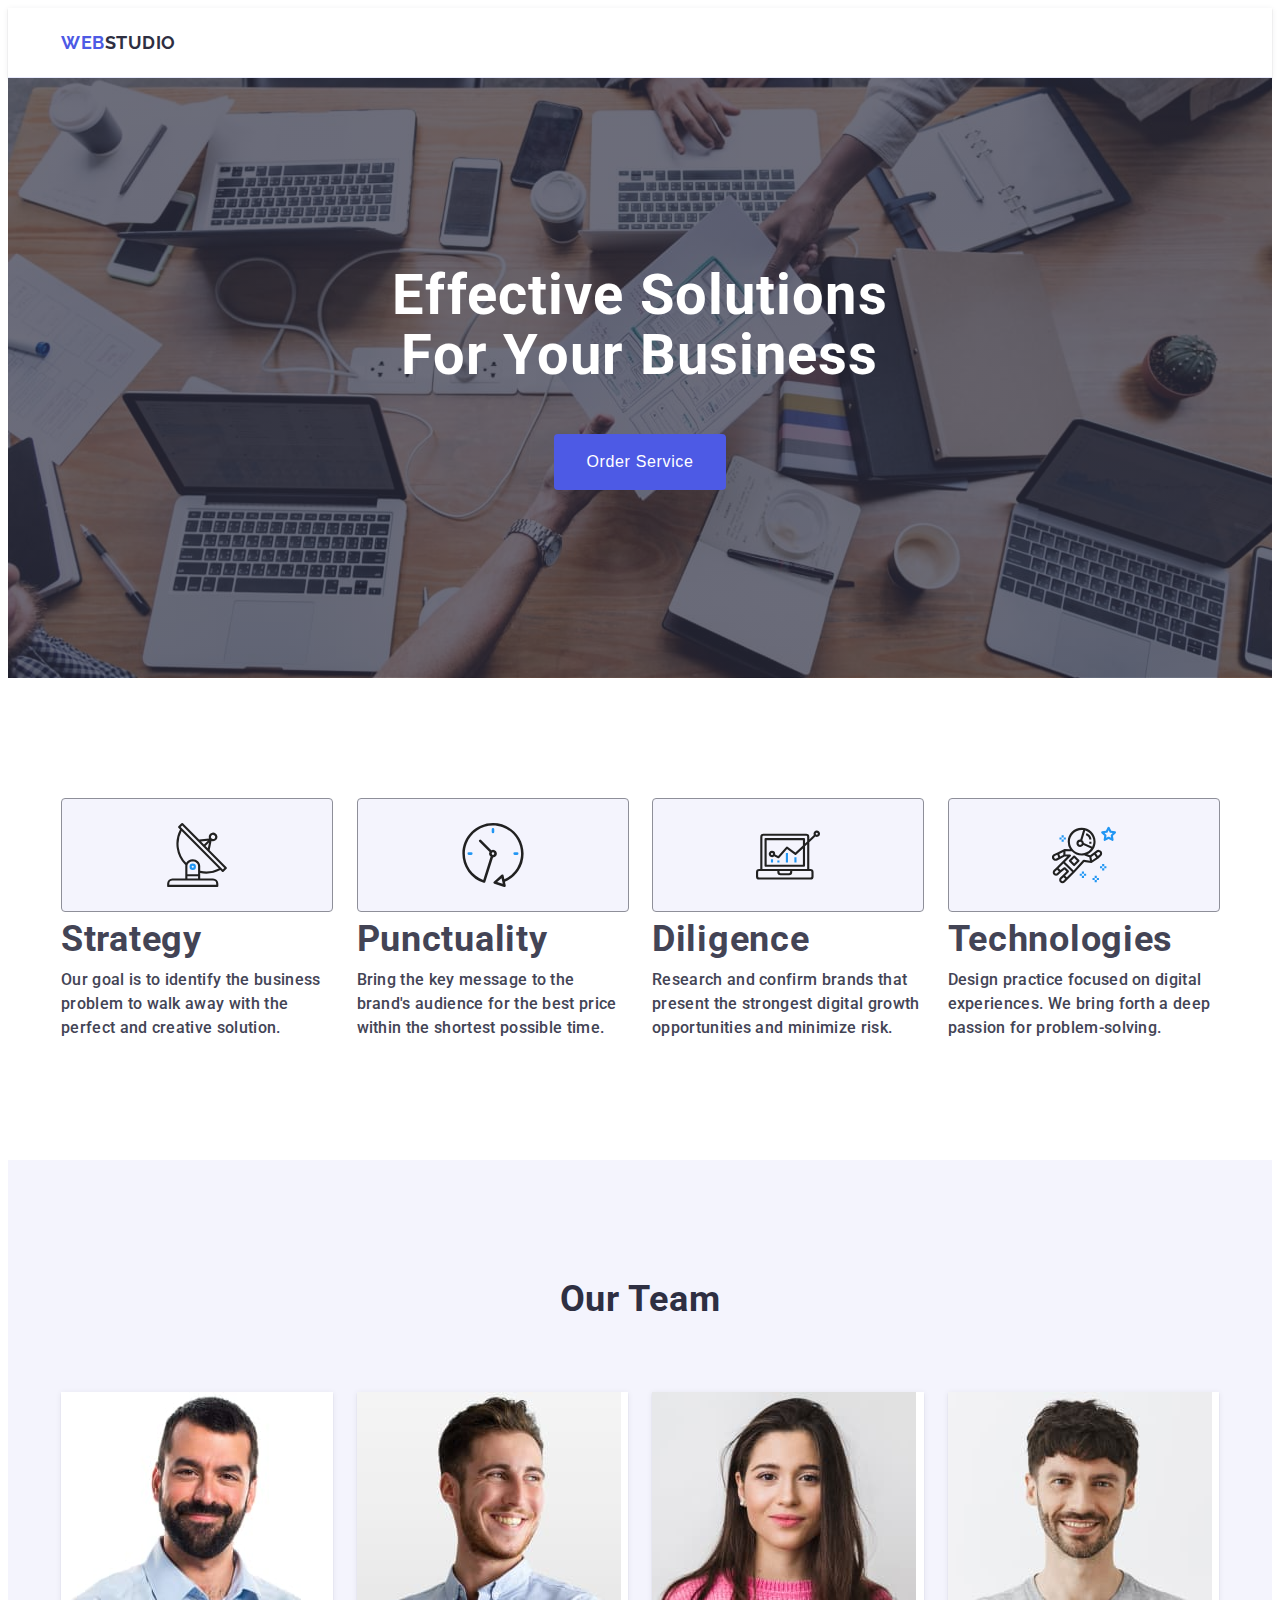
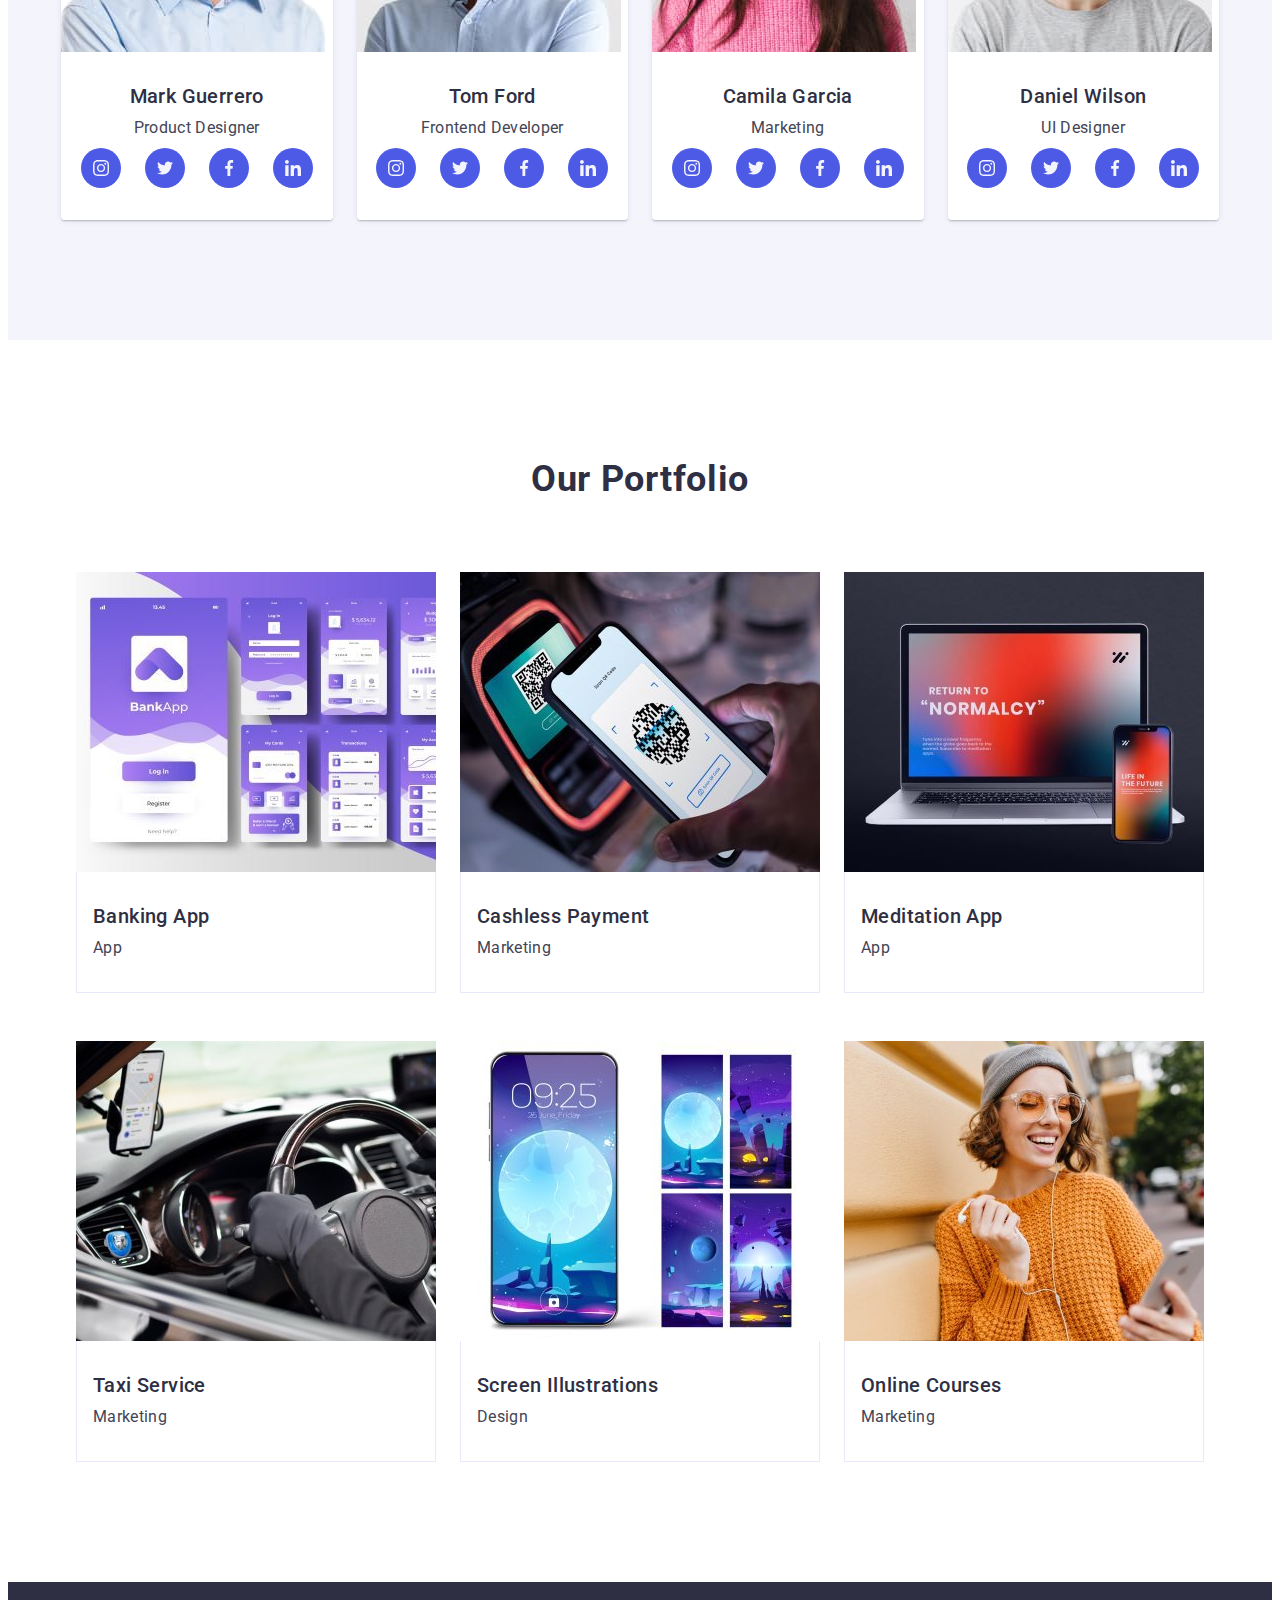
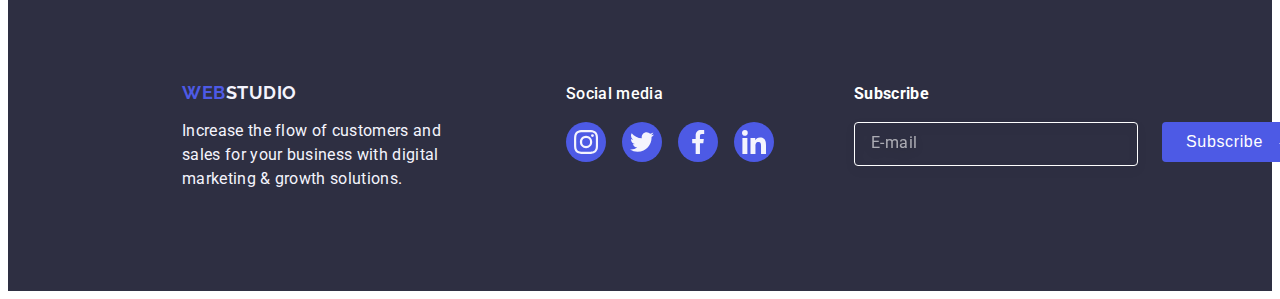
==== commit 58a15d87: "9" ====
--- a/index.html
+++ b/index.html
@@ -228,7 +228,10 @@
                 </h2>
                 <ul class="team-list">
                     <li class="team-card">
+                      <picture>
+                        <source srcset="./images/Mark.jpg 1x, Mark-2x.jpg 2x">
                         <img src="./images/Mark.jpg" alt="Mark Guerrero photo" width="264">
+                      </picture>                        
                         <div class="team-member">
                             <h3 class="team-member-title">Mark Guerrero</h3>
                             <p class="team-card-text text">Product Designer</p>
@@ -292,7 +295,10 @@
                         </div>
                     </li>
                     <li class="team-card">
+                      <picture>
+                        <source srcset="./images/Tom.jpg 1x, Tom-2x.jpg 2x">
                         <img src="./images/Tom.jpg" alt="Tom Ford photo" width="264">
+                      </picture>                          
                         <div class="team-member">
                             <h3 class="team-member-title">Tom Ford</h3>
                             <p class="team-card-text text">Frontend Developer</p>
@@ -349,7 +355,10 @@
                         </div>
                     </li>
                     <li class="team-card">
+                      <picture>
+                        <source srcset="./images/Camila.jpg 1x, Camila-2x.jpg 2x">
                         <img src="./images/Camila.jpg" alt="Camila Garcia photo" width="264">
+                      </picture>                        
                         <div class="team-member">
                             <h3 class="team-member-title">Camila Garcia</h3>
                             <p class="team-card-text text">Marketing</p>
@@ -406,7 +415,10 @@
                         </div>
                     </li>
                     <li class="team-card">
+                      <picture>
+                        <source srcset="./images/Daniel.jpg 1x, Daniel-2x.jpg 2x">                        
                         <img src="./images/Daniel.jpg" alt="Daniel Wilson photo" width="264">
+                      </picture>                       
                         <div class="team-member">
                             <h3 class="team-member-title">Daniel Wilson</h3>
                             <p class="team-card-text text">UI Designer</p>
@@ -474,11 +486,13 @@
                 <ul class="portfolio-cards list">
                     <li class="portfolio-item-card">
                         <div class="portfolio-cover-wrap">
+                          <picture>
+                            <source srcset="./images/Banking.jpg 1x, Banking-2x.jpg 2x">
                             <img class="portfolio-image" src="./images/Banking.jpg" alt="Banking App" width="360">
+                          </picture>                            
                                 <p class="portfolio-cover-text">
                                     14 Stylish and User-Friendly App Design Concepts · Task Manager App · Calorie Tracker App · Exotic Fruit Ecommerce App · Cloud Storage App
-                                </p>
-                            
+                                </p>                            
                         </div>                        
                         <div class="portfolio-project-card">
                             <h3 class="portfolio-project-title">Banking App</h3>
@@ -487,12 +501,13 @@
                     </li>
                     <li class="portfolio-item-card">
                         <div class="portfolio-cover-wrap">
+                          <picture>
+                            <source srcset="./images/Cashless.jpg 1x, Cashless-2x.jpg 2x">
                             <img class="portfolio-image" src="./images/Cashless.jpg" alt="Cashless Payment" width="360">
-                            
+                          </picture>                           
                                 <p class="portfolio-cover-text">
                                     14 Stylish and User-Friendly App Design Concepts · Task Manager App · Calorie Tracker App · Exotic Fruit Ecommerce App · Cloud Storage App
-                                </p>
-                            
+                                </p>                            
                         </div>     
                         <div class="portfolio-project-card">
                             <h3 class="portfolio-project-title">Cashless Payment</h3>
@@ -502,12 +517,13 @@
                     </li>
                     <li class="portfolio-item-card">
                         <div class="portfolio-cover-wrap">
+                          <picture>
+                            <source srcset="./images/Meditation.jpg 1x, Meditation-2x.jpg 2x">
                             <img class="portfolio-image" src="./images/Meditation.jpg" alt="Meditaion App" width="360">
-                            
+                          </picture> 
                                 <p class="portfolio-cover-text">
                                     14 Stylish and User-Friendly App Design Concepts · Task Manager App · Calorie Tracker App · Exotic Fruit Ecommerce App · Cloud Storage App
-                                </p>
-                            
+                                </p>                            
                         </div>    
                         <div class="portfolio-project-card">
                             <h3 class="portfolio-project-title">Meditation App</h3>
@@ -517,12 +533,13 @@
                     </li>
                     <li class="portfolio-item-card">
                         <div class="portfolio-cover-wrap">
+                          <picture>
+                            <source srcset="./images/Taxi.jpg 1x, Taxi-2x.jpg 2x">
                             <img class="portfolio-image" src="./images/Taxi.jpg" alt="Taxi Service" width="360">
-                            
+                          </picture>
                                 <p class="portfolio-cover-text">
                                     14 Stylish and User-Friendly App Design Concepts · Task Manager App · Calorie Tracker App · Exotic Fruit Ecommerce App · Cloud Storage App
-                                </p>
-                            
+                                </p>                            
                         </div>    
                         <div class="portfolio-project-card">
                             <h3 class="portfolio-project-title">Taxi Service</h3>
@@ -532,8 +549,10 @@
                     </li>
                     <li class="portfolio-item-card">
                         <div class="portfolio-cover-wrap">
+                          <picture>
+                            <source srcset="./images/Screen.jpg 1x, Screen-2x.jpg 2x">
                             <img class="portfolio-image" src="./images/Screen.jpg" alt="Screen Illustrations" width="360">
-                            
+                          </picture>
                                 <p class="portfolio-cover-text">
                                     14 Stylish and User-Friendly App Design Concepts · Task Manager App · Calorie Tracker App · Exotic Fruit Ecommerce App · Cloud Storage App
                                 </p>
@@ -547,12 +566,12 @@
                     </li>
                     <li class="portfolio-item-card">
                         <div class="portfolio-cover-wrap">
+                          <picture>
+                            <source srcset="./images/Online.jpg 1x, Online-2x.jpg 2x">
                             <img class="portfolio-image" src="./images/Online.jpg" alt="Online Courses" width="360">
-                            
                                 <p class="portfolio-cover-text">
                                     14 Stylish and User-Friendly App Design Concepts · Task Manager App · Calorie Tracker App · Exotic Fruit Ecommerce App · Cloud Storage App
-                                </p>
-                            
+                                </p>                            
                         </div>     
                         <div class="portfolio-project-card">
                             <h3 class="portfolio-project-title">Online Courses</h3>
--- a/css/styles.css
+++ b/css/styles.css
@@ -730,7 +730,13 @@
     line-height: 1.5;
     letter-spacing: 0.04em;
     text-align: center;    
+    transition: background-color 250ms cubic-bezier(0.4, 0, 0.2, 1);
   }  
+  .btn-footer-subscribe:hover,
+  .btn-footer-subscribe:focus,
+  .btn-footer-subscribe:active {
+    background-color: var(--pressed-state-color); 
+  }
   .icon-footer-send {
     fill: #fff;
     margin-left: 16px;
@@ -1170,32 +1176,51 @@
         gap: 48px 24px;    
     }
     .portfolio-item-card {
-        width: calc((100% - 24px *3)/ 4);
+        width: 360px;
+    }
+    .portfolio-cover-text {
+     
+    }
+    .portfolio-cover-wrap {
+    position: relative;
+    overflow: hidden;
     }
     .footer-section {
-    padding-top: 100px;
-    padding-bottom: 100px;
+    padding: 100px 159px;
+    
     }
     .footer-container {
         display: flex;
         flex-wrap: nowrap;
         align-items: baseline;
+        gap: 0;
     } 
+    .footer-text {
+    min-width: 264px;
+line-height: 1.5;
+letter-spacing: 0.02em;
+font-family: Roboto;
+font-size: 16px;
+font-weight: 400;
+line-height: 1.5;
+letter-spacing: 0.02em;
+text-align: left;
+    }
     .footer-bottom {
     margin-left: 80px;
     display: block;
     justify-content: space-between;
     align-items: center;
       }   
-      .footer-form {
+    .footer-input-label {
+        margin-right: 0;
+    }
+    .footer-form {
         display: flex;
         gap: 24px;
 }
 .footer-company {
     margin-right: 120px; 
-   width: 264px;
-
-
 }
 .hero-section {
     padding-top: 188px;
